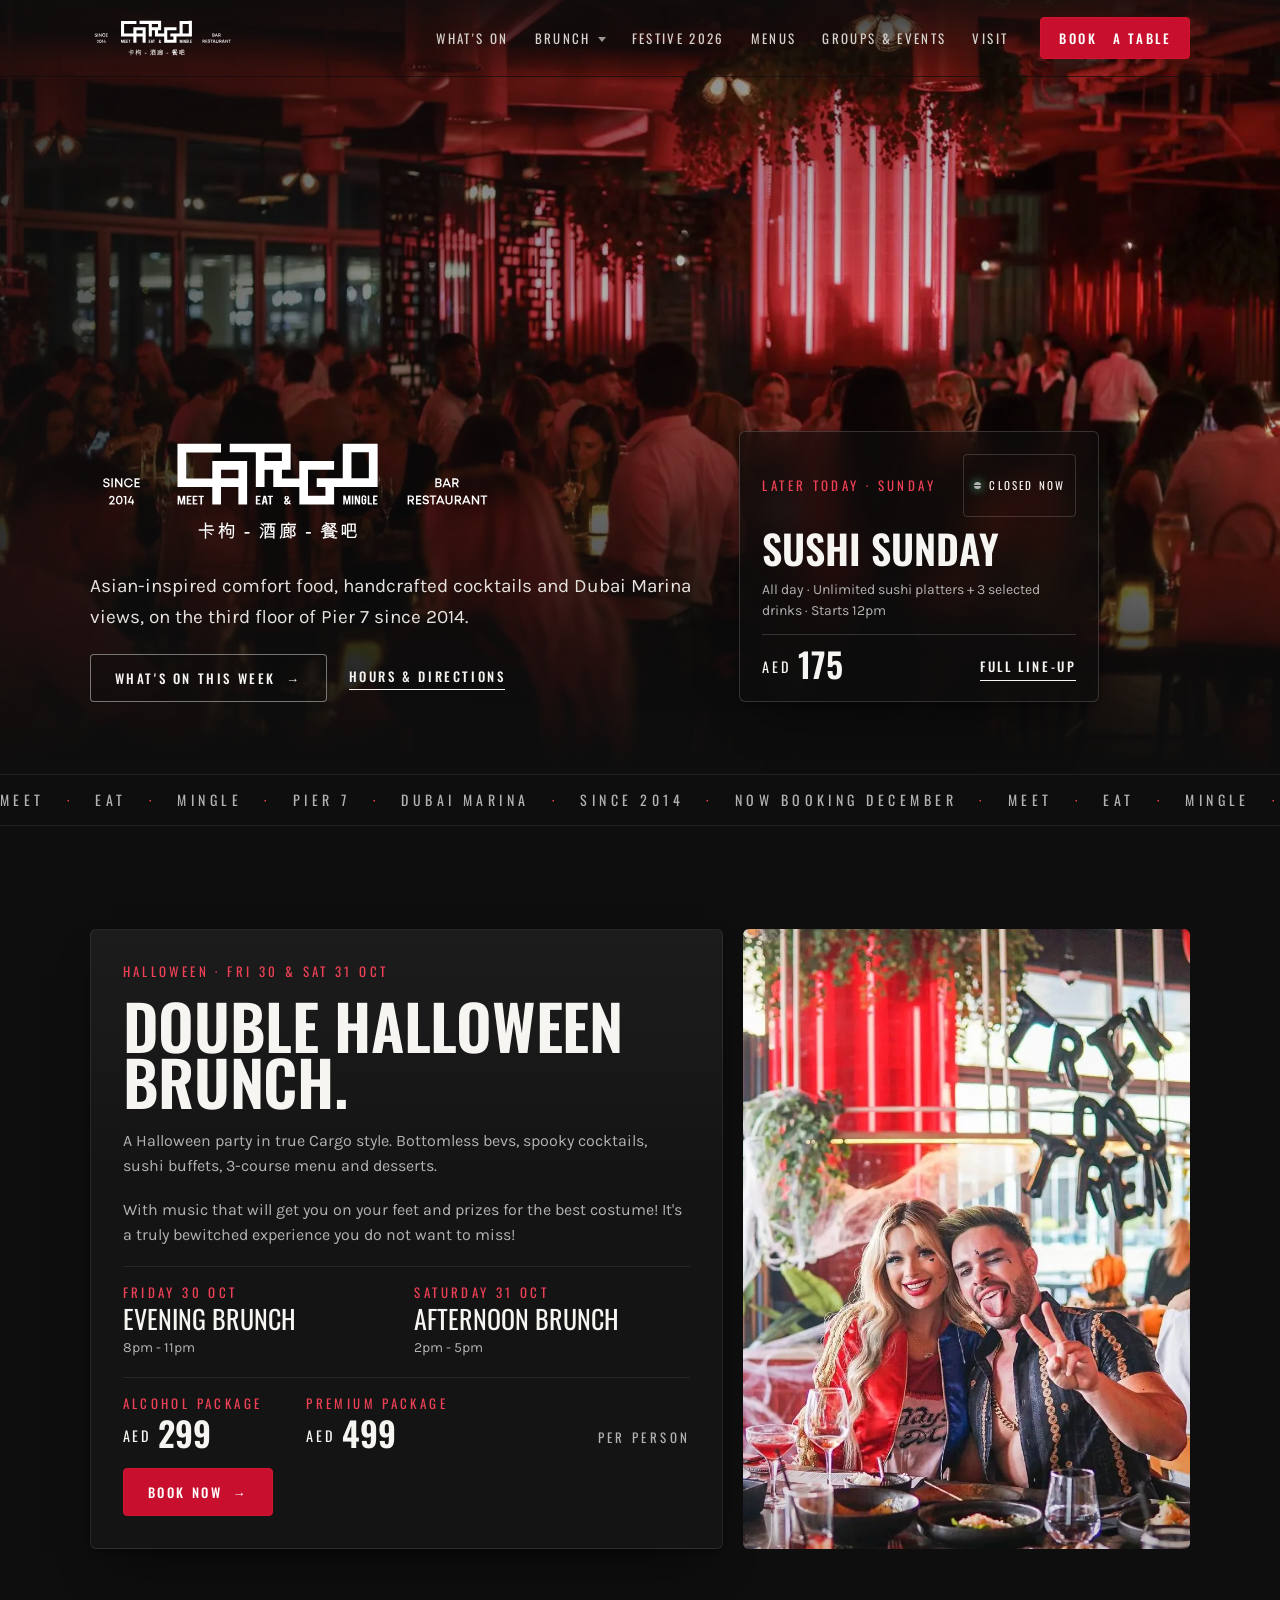
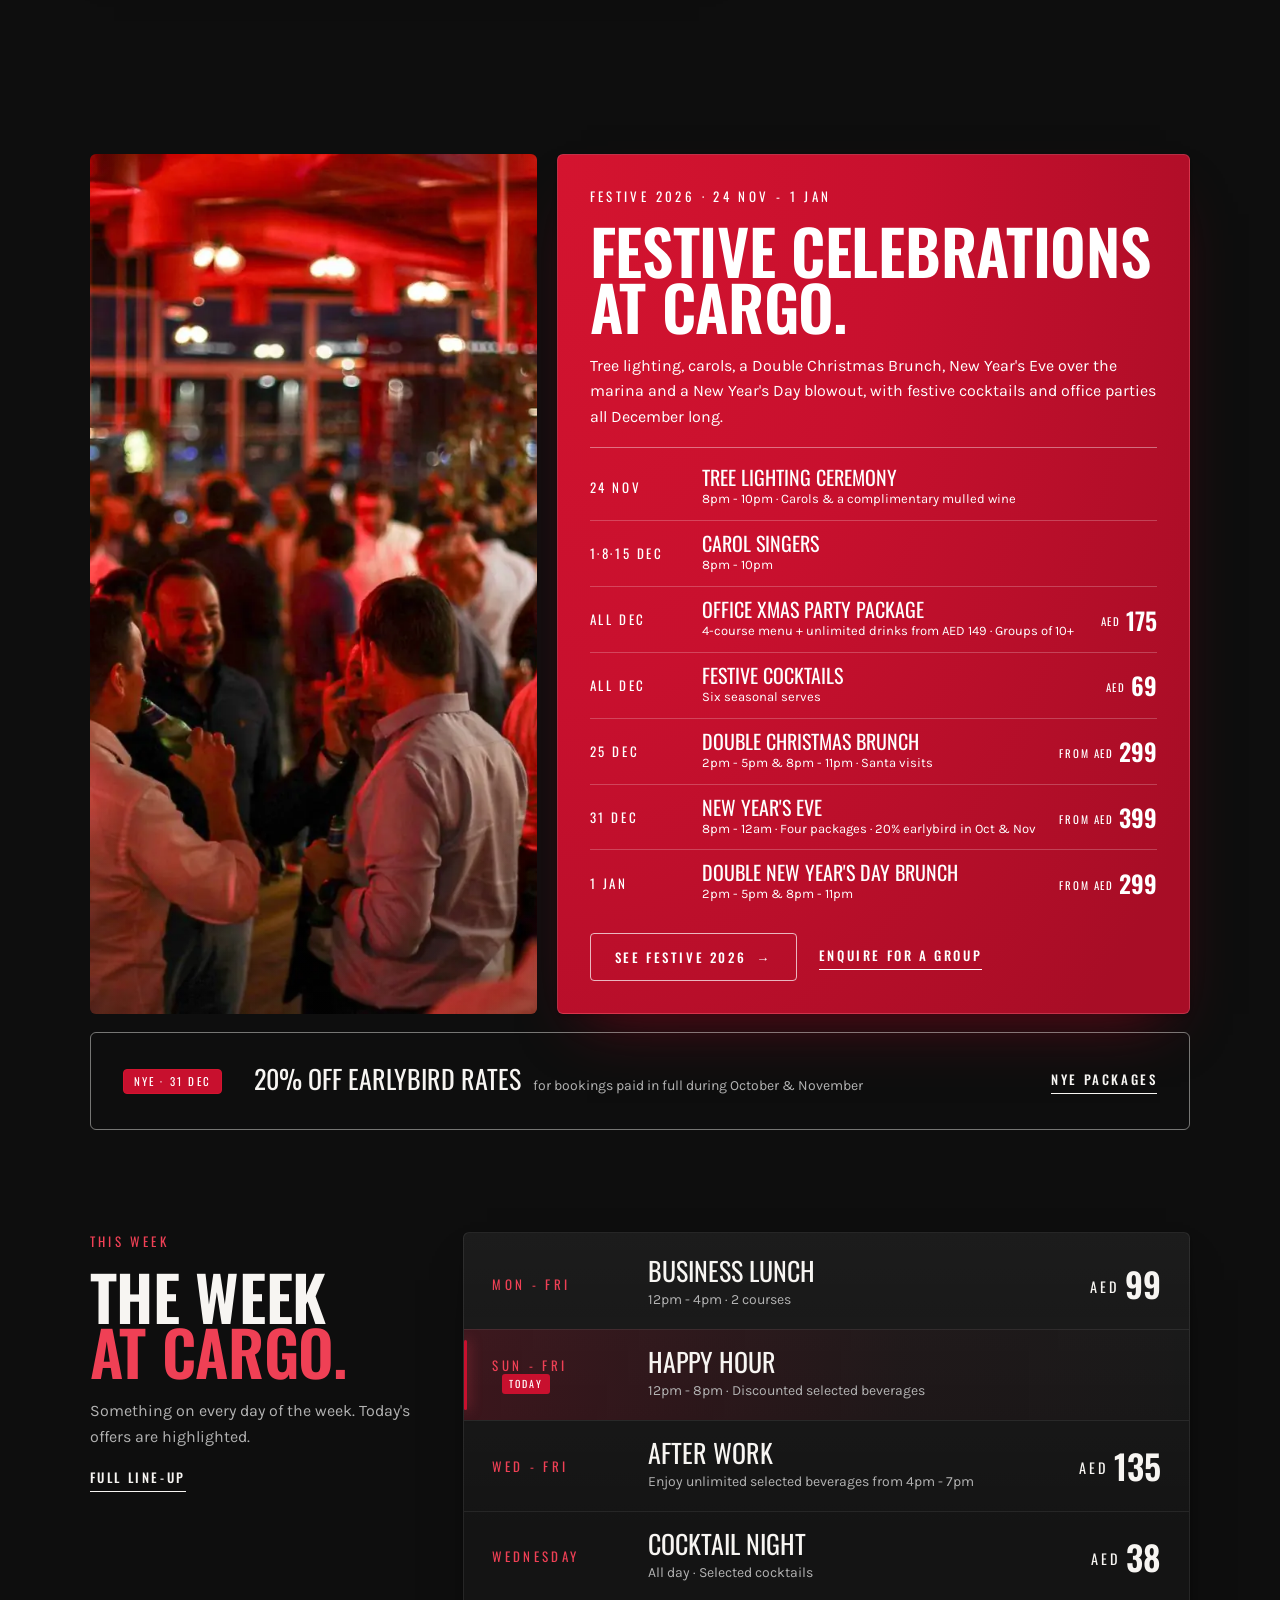
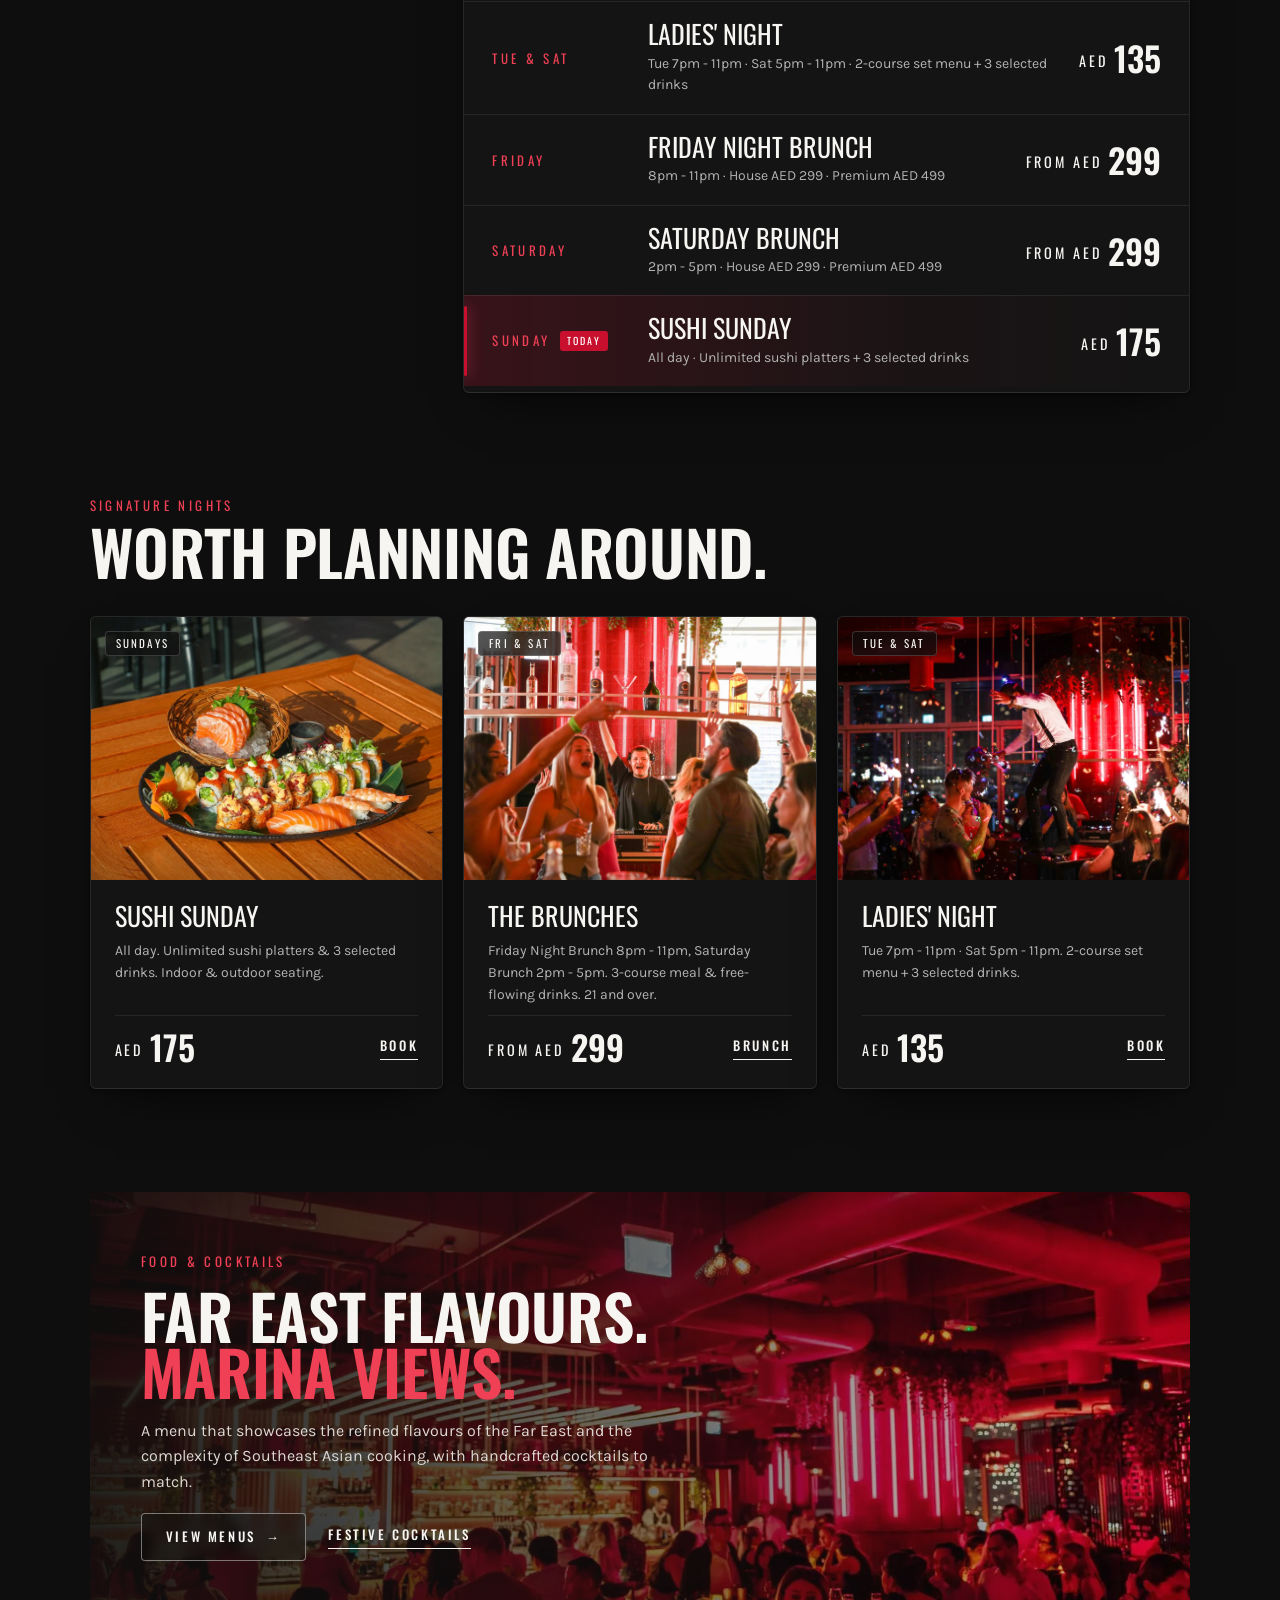
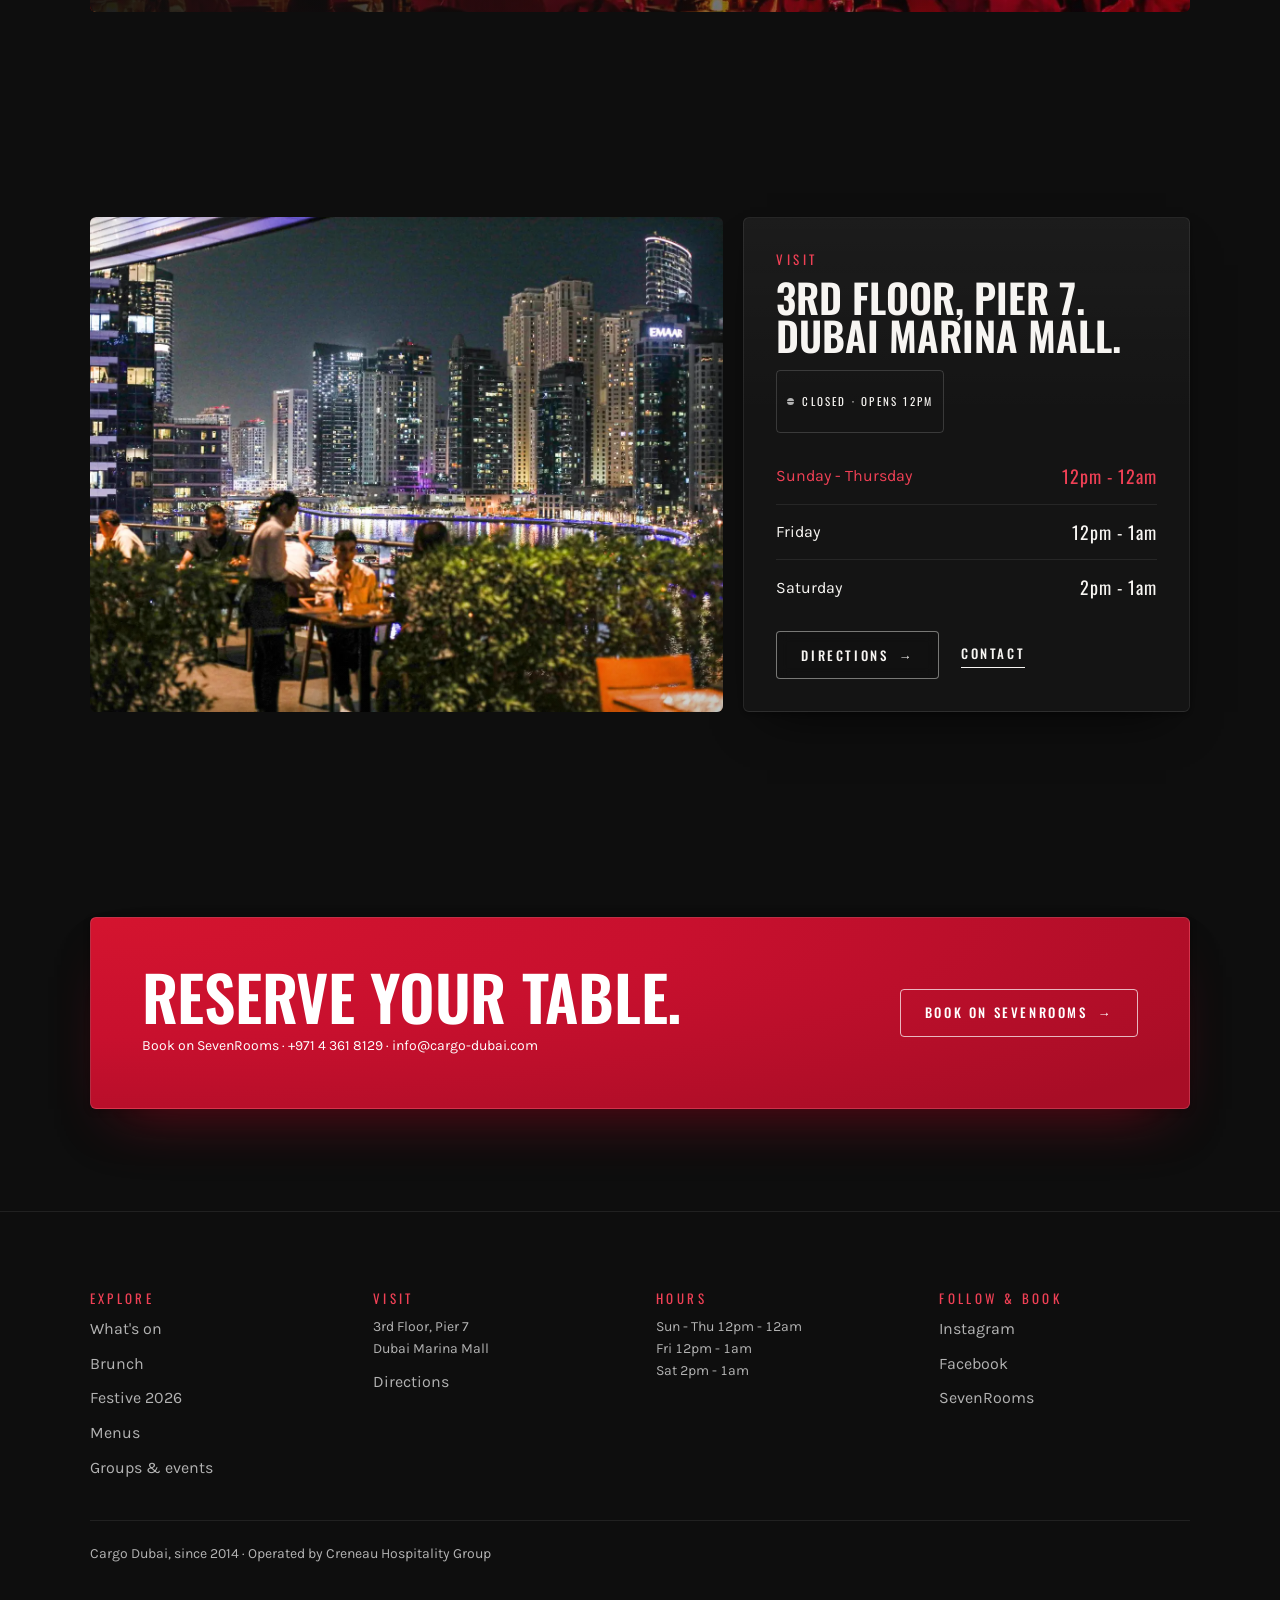
==== index.html @ 6afdac2b "Add files via upload" ====
<!doctype html><html><head><meta charset=utf8><meta name=viewport content="width=device-width,initial-scale=1,viewport-fit=cover">
<!-- Google tag (gtag.js) -->
<script async src="https://www.googletagmanager.com/gtag/js?id=G-B8BZNY0FG8"></script>
<script>
  window.dataLayer = window.dataLayer || [];
  function gtag(){dataLayer.push(arguments);}
  gtag('js', new Date());

  gtag('config', 'G-B8BZNY0FG8');
</script>
<style>:root{color-scheme:light;box-sizing:border-box;padding-top:env(safe-area-inset-top,0px);padding-bottom:env(safe-area-inset-bottom,0px)}html{scroll-padding-top:env(safe-area-inset-top,0px)}body{margin:0;padding:0;font:14px -apple-system,BlinkMacSystemFont,sans-serif;background:#faf9f5;color:#141413}img{max-width:100%}[hidden]:not([hidden=until-found i]){display:none!important}</style></head><body>
<title>Cargo New Website</title>
<style>
@font-face{font-family:'Oswald';font-style:normal;font-weight:400;font-display:swap;src:url([data-uri]) format('woff2')}
@font-face{font-family:'Oswald';font-style:normal;font-weight:500;font-display:swap;src:url([data-uri]) format('woff2')}
@font-face{font-family:'Oswald';font-style:normal;font-weight:600;font-display:swap;src:url([data-uri]) format('woff2')}
@font-face{font-family:'Karla';font-style:normal;font-weight:400;font-display:swap;src:url([data-uri]) format('woff2')}
@font-face{font-family:'Karla';font-style:normal;font-weight:700;font-display:swap;src:url([data-uri]) format('woff2')}
@font-face{font-family:'Karla';font-style:italic;font-weight:400;font-display:swap;src:url([data-uri]) format('woff2')}
/* Layout: full-bleed night photography under a floating header; content on a 12-column grid at a 7% gutter; soft-cornered panels on ink with hairline borders and one red feature per screen. Neon glow is the single signature effect. Dark by design. */
:root{
  --ink:#0e0e0e; --surface:#141414; --surface-2:#1b1b1b; --raise:#1f1f1f;
  --line:rgba(255,255,255,.08); --line-2:rgba(255,255,255,.16); --outline:rgba(247,245,242,.45);
  --paper:#f7f5f2; --muted:#b3b3b3; --red:#c8102e; --red-hi:#d4142f; --red-lo:#a80d26; --red-text:#ef4055; --on-red:#ffffff;
  --amber:#f2c14e; --ok:#5fd394;
  --glow:0 0 0 1px rgba(239,64,85,.35),0 0 28px rgba(200,16,46,.45);
  --shadow:0 24px 48px -24px rgba(0,0,0,.75),0 2px 6px rgba(0,0,0,.35);
  --r-sm:4px; --r-md:6px;
  --font-display:Oswald,"Arial Narrow",sans-serif; --font-body:Karla,"Helvetica Neue",Arial,sans-serif;
  --gutter:max(16px,7vw); --max:1200px; --head:76px;
  color-scheme:dark;
}
*{box-sizing:border-box}
html{scroll-behavior:smooth}
body{background:var(--ink);color:var(--paper);font-family:var(--font-body);font-size:16px;line-height:1.6;margin:0;-webkit-font-smoothing:antialiased;text-rendering:optimizeLegibility}
img{max-width:100%;display:block}
a{color:inherit}
p{margin:0}
h1,h2,h3{margin:0;font-family:var(--font-display);font-weight:600;text-transform:uppercase;text-wrap:balance}
button{font:inherit;color:inherit}
.wrap{width:100%;max-width:calc(var(--max) + 2*var(--gutter));margin:0 auto;padding-inline:var(--gutter)}
.vh{position:absolute!important;width:1px;height:1px;overflow:hidden;clip:rect(0 0 0 0);white-space:nowrap}
.skip{position:absolute;left:-999px;top:8px;background:var(--paper);color:var(--ink);padding:8px 12px;z-index:99;border-radius:var(--r-sm)}
.skip:focus{left:8px}
:focus-visible{outline:2px solid var(--paper);outline-offset:3px;border-radius:var(--r-sm)}

/* ---------- type ---------- */
.display-xl,.display-l,.display-m{font-family:var(--font-display);font-weight:600;text-transform:uppercase;text-wrap:balance}
.display-xl{font-size:clamp(48px,8.4vw,98px);line-height:.86;letter-spacing:-.015em}
.display-l{font-size:clamp(38px,5.4vw,62px);line-height:.9;letter-spacing:-.005em}
.display-m{font-size:clamp(28px,3.4vw,40px);line-height:.95}
.pair-2{display:block;color:var(--red-text)}
.title{font-family:var(--font-display);font-size:clamp(21px,2.2vw,26px);font-weight:400;text-transform:uppercase;line-height:1.08;color:var(--paper)}
.eyebrow{font-family:var(--font-display);font-size:13px;font-weight:400;letter-spacing:.26em;text-transform:uppercase;color:var(--red-text);line-height:1.4}
.eyebrow.quiet{color:var(--muted)}
.lead{font-size:clamp(17px,1.5vw,19px);line-height:1.6;max-width:56ch;color:#e6e3df}
.body{max-width:62ch;color:var(--muted)}
.detail{font-size:14px;line-height:1.55;color:var(--muted)}
.price{font-family:var(--font-display);font-size:clamp(26px,2.8vw,34px);font-weight:600;line-height:1;white-space:nowrap;font-variant-numeric:tabular-nums}
.price small{font-size:.42em;letter-spacing:.2em;margin-right:6px;font-weight:400;vertical-align:.45em}
.stack-1{display:grid;gap:4px}.stack-2{display:grid;gap:10px}.stack-3{display:grid;gap:18px}.stack-4{display:grid;gap:28px}.stack-5{display:grid;gap:44px}

/* ---------- buttons ---------- */
.btn{display:inline-flex;align-items:center;justify-content:center;gap:10px;min-height:48px;padding:0 24px;font-family:var(--font-display);font-size:13px;font-weight:500;letter-spacing:.2em;text-transform:uppercase;text-decoration:none;border:1px solid transparent;border-radius:var(--r-sm);cursor:pointer;white-space:nowrap;transition:background-color .2s,border-color .2s,box-shadow .25s,transform .2s}
.btn--primary{background:var(--red);border-color:var(--red-hi);color:var(--on-red)}
.btn--primary:hover{background:var(--red-hi);box-shadow:var(--glow)}
.btn--secondary{background:rgba(14,14,14,.35);color:var(--paper);border-color:var(--outline);backdrop-filter:blur(6px)}
.btn--secondary:hover{border-color:var(--paper);background:rgba(255,255,255,.06)}
.btn--on-red{background:transparent;color:var(--on-red);border-color:rgba(255,255,255,.7)}
.btn--on-red:hover{background:rgba(255,255,255,.12);border-color:#fff}
.btn .arr{transition:transform .2s}
.btn:hover .arr{transform:translateX(3px)}
.link{font-family:var(--font-display);font-size:13px;font-weight:500;letter-spacing:.2em;text-transform:uppercase;color:var(--paper);text-decoration:none;background:linear-gradient(currentColor,currentColor) 0 100%/100% 1px no-repeat;padding-bottom:4px;transition:background-size .25s,color .2s}
.link:hover{color:var(--red-text);background-size:40% 1px}
.actions{display:flex;flex-wrap:wrap;gap:14px 22px;align-items:center}

/* ---------- chips ---------- */
.chip{display:inline-flex;align-items:center;gap:8px;font-family:var(--font-display);font-size:11px;letter-spacing:.2em;text-transform:uppercase;color:var(--paper);border:1px solid var(--line-2);border-radius:var(--r-sm);padding:5px 10px;line-height:1.2;white-space:nowrap}
.chip--red{background:var(--red);border-color:var(--red-hi);color:var(--on-red)}
.chip .dot{width:7px;height:7px;border-radius:50%;background:currentColor}
.chip--live .dot{background:var(--ok);box-shadow:0 0 10px var(--ok)}
.chip--closed .dot{background:var(--muted)}
.gap{display:inline-flex;align-items:center;gap:7px;font-family:var(--font-body);font-size:12px;font-weight:700;line-height:1.3;color:var(--amber);background:rgba(242,193,78,.08);border:1px dashed rgba(242,193,78,.6);border-radius:var(--r-sm);padding:3px 9px;vertical-align:middle}
.gap::before{content:"";width:6px;height:6px;border-radius:50%;background:var(--amber)}

/* ---------- surfaces ---------- */
.card{position:relative;background:linear-gradient(180deg,rgba(255,255,255,.035),rgba(255,255,255,0) 40%),var(--surface);border:1px solid var(--line);border-radius:var(--r-md);box-shadow:var(--shadow);padding:clamp(22px,2.6vw,32px);min-width:0}
.card--red{background:radial-gradient(120% 140% at 0% 0%,var(--red-hi) 0%,var(--red) 45%,var(--red-lo) 100%);border-color:rgba(255,255,255,.14);color:var(--on-red);box-shadow:0 30px 60px -30px rgba(200,16,46,.55),var(--shadow)}
.card--red .eyebrow,.card--red .detail,.card--red .body{color:var(--on-red)}
.card--red .lead{color:#fff}
.card--ghost{background:transparent;box-shadow:none;border-color:var(--outline)}
.hair{height:1px;background:var(--line-2);border:0;margin:0}
.card--red .hair{background:rgba(255,255,255,.4)}
.media{position:relative;overflow:hidden;border-radius:var(--r-md);background:var(--surface);isolation:isolate}
.media img{width:100%;height:100%;object-fit:cover;transition:transform .8s cubic-bezier(.2,.7,.2,1)}
.media::after{content:"";position:absolute;inset:0;background:radial-gradient(120% 90% at 50% 40%,rgba(14,14,14,0) 55%,rgba(14,14,14,.45) 100%);pointer-events:none}
.media.r43{aspect-ratio:4/3}.media.r169{aspect-ratio:16/9}.media.r11{aspect-ratio:1/1}
a:hover .media img,.media:hover img{transform:scale(1.035)}

/* ---------- header ---------- */
.top{position:fixed;inset:0 0 auto 0;z-index:30;padding-top:env(safe-area-inset-top,0px);transition:background-color .3s,border-color .3s,backdrop-filter .3s;border-bottom:1px solid transparent;background:linear-gradient(180deg,rgba(14,14,14,.7),rgba(14,14,14,0))}
.top.is-solid{background:rgba(14,14,14,.86);backdrop-filter:blur(14px) saturate(1.2);border-bottom-color:var(--line)}
.top__in{display:flex;align-items:center;gap:20px;height:var(--head)}
.top__logo img{width:146px;height:auto}
.nav{display:flex;gap:2px;margin-left:auto}
.nav a{position:relative;font-family:var(--font-display);font-size:13px;letter-spacing:.18em;text-transform:uppercase;text-decoration:none;color:#d5d1cc;padding:10px 12px;white-space:nowrap;transition:color .2s}
.nav a::after{content:"";position:absolute;left:12px;right:12px;bottom:4px;height:2px;background:var(--red);transform:scaleX(0);transform-origin:left;transition:transform .25s}
.nav a:hover{color:var(--paper)}
.nav a[aria-current="page"]{color:var(--paper)}
.nav a[aria-current="page"]::after,.nav a:hover::after{transform:scaleX(1)}
.top .btn{min-height:42px;padding:0 18px}
.menu-btn{display:none;margin-left:auto;background:rgba(14,14,14,.4);border:1px solid var(--outline);border-radius:var(--r-sm);min-height:42px;padding:0 14px;font-family:var(--font-display);font-size:12px;letter-spacing:.2em;text-transform:uppercase;cursor:pointer}
@media (max-width:1000px){
  .menu-btn{display:inline-flex;align-items:center}
  .nav{display:none;position:absolute;left:0;right:0;top:100%;flex-direction:column;gap:0;background:rgba(14,14,14,.97);backdrop-filter:blur(14px);border-bottom:1px solid var(--line);padding:6px var(--gutter) 22px}
  .nav.is-open{display:flex}
  .nav a{padding:15px 0;font-size:17px;border-bottom:1px solid var(--line)}
  .nav a::after{display:none}
  .nav a[aria-current="page"]{color:var(--red-text)}
}
@media (max-width:520px){.top__in{gap:10px}.top__logo img{width:120px}.top .btn{padding:0 14px}.hide-s{display:none}}

/* ---------- heroes ---------- */
.hero{position:relative;min-height:clamp(560px,86vh,880px);display:flex;align-items:flex-end;overflow:hidden;isolation:isolate}
.hero--page{min-height:clamp(440px,62vh,620px)}
.hero__img{position:absolute;inset:0;z-index:-2}
.hero__img img{width:100%;height:100%;object-fit:cover;animation:settle 2.2s cubic-bezier(.2,.7,.2,1) both}
.hero::before{content:"";position:absolute;inset:0;z-index:-1;background:linear-gradient(180deg,rgba(14,14,14,.35) 0%,rgba(14,14,14,0) 40%,var(--ink) 100%),linear-gradient(90deg,rgba(14,14,14,.72) 0%,rgba(14,14,14,.25) 55%,rgba(14,14,14,0) 100%)}
.hero__in{width:100%;padding-block:calc(var(--head) + 40px) clamp(40px,6vw,72px);display:grid;grid-template-columns:minmax(0,1fr) auto;gap:32px;align-items:end}
.hero__copy{display:grid;gap:22px;max-width:760px;animation:rise .9s .15s cubic-bezier(.2,.7,.2,1) both}
.hero__logo{width:clamp(280px,46vw,640px);height:auto;filter:drop-shadow(0 6px 30px rgba(0,0,0,.5))}
@media (max-width:860px){.hero__in{grid-template-columns:1fr}.hero::after{content:"";position:absolute;inset:0;z-index:-1;background:linear-gradient(180deg,rgba(14,14,14,0) 18%,rgba(14,14,14,.82) 52%,rgba(14,14,14,.94) 100%)}}
@keyframes settle{from{transform:scale(1.07)}to{transform:scale(1)}}
@keyframes rise{from{opacity:0;transform:translateY(14px)}to{opacity:1;transform:none}}
@media (prefers-reduced-motion:reduce){*,*::before,*::after{animation:none!important;transition:none!important}html{scroll-behavior:auto}}

/* video hero */
.hero__video{width:100%;height:100%;object-fit:cover;animation:settle 18s ease-in-out infinite alternate}
.hero--video{min-height:clamp(520px,78vh,820px)}
.vid-ctl{background:rgba(14,14,14,.55);backdrop-filter:blur(8px);border:1px solid var(--line-2);border-radius:var(--r-sm);padding:8px 14px;font-family:var(--font-display);font-size:11px;letter-spacing:.2em;text-transform:uppercase;cursor:pointer;color:var(--paper)}
/* gallery */
.gallery{display:grid;grid-template-columns:repeat(6,minmax(0,1fr));grid-auto-rows:clamp(120px,14vw,200px);gap:14px}
.gallery .g-a{grid-column:span 4;grid-row:span 2}.gallery .g-b{grid-column:span 2;grid-row:span 2}
.gallery .g-c,.gallery .g-d,.gallery .g-e{grid-column:span 2;grid-row:span 1}
@media (max-width:760px){.gallery{grid-template-columns:repeat(2,minmax(0,1fr));grid-auto-rows:150px}.gallery .g-a{grid-column:1/-1}.gallery .g-b{grid-column:span 1;grid-row:span 1}.gallery .g-c,.gallery .g-d,.gallery .g-e{grid-column:span 1}.gallery .g-e{grid-column:span 1}}

/* tonight card */
.tonight{width:min(360px,100%);background:rgba(14,14,14,.6);backdrop-filter:blur(16px) saturate(1.3);border:1px solid var(--line-2);border-radius:var(--r-md);padding:22px 22px 20px;display:grid;gap:12px;box-shadow:var(--shadow);animation:rise .9s .35s cubic-bezier(.2,.7,.2,1) both}
.tonight__top{display:flex;justify-content:space-between;align-items:center;gap:12px}
.tonight .row{display:flex;justify-content:space-between;align-items:end;gap:16px}

/* ticker */
.ticker{border-block:1px solid var(--line);overflow:hidden;background:var(--ink)}
.ticker__track{display:flex;width:max-content;animation:tick 48s linear infinite}
.ticker span{font-family:var(--font-display);font-size:14px;letter-spacing:.32em;text-transform:uppercase;color:var(--muted);padding:14px 0;white-space:nowrap}
.ticker span b{color:var(--red-text);font-weight:400;margin:0 22px}
@keyframes tick{to{transform:translateX(-50%)}}

/* ---------- sections & grid ---------- */
.sec{padding-block:clamp(56px,8vw,104px)}
.sec--tight{padding-top:0}
.sec-head{display:flex;flex-wrap:wrap;justify-content:space-between;align-items:end;gap:18px 40px;margin-bottom:clamp(24px,3vw,36px)}
.grid{display:grid;grid-template-columns:repeat(12,minmax(0,1fr));gap:20px}
.grid>*{min-width:0}
.c-4{grid-column:span 4}.c-5{grid-column:span 5}.c-6{grid-column:span 6}.c-7{grid-column:span 7}.c-8{grid-column:span 8}.c-12{grid-column:1/-1}
.eq{align-items:stretch}
@media (max-width:900px){.c-4,.c-5,.c-6,.c-7,.c-8{grid-column:1/-1}}
.three{display:grid;grid-template-columns:repeat(3,minmax(0,1fr));gap:20px}
.two{display:grid;grid-template-columns:repeat(2,minmax(0,1fr));gap:20px}
.three>*,.two>*{min-width:0}
@media (max-width:900px){.three{grid-template-columns:1fr}}
@media (max-width:700px){.two{grid-template-columns:1fr}}
.fill{display:flex;flex-direction:column}
.fill>.push{margin-top:auto}

/* feature split */
.feature .media{height:100%;min-height:320px}
.prices{display:flex;flex-wrap:wrap;gap:16px 44px;align-items:end}
.prices .meta{margin-left:auto;text-align:right}
@media (max-width:560px){.prices .meta{margin-left:0;text-align:left}}
.strip{display:grid;grid-template-columns:auto 1fr auto;gap:18px 32px;align-items:center}
@media (max-width:760px){.strip{grid-template-columns:1fr}}

/* line-up */
.lineup{list-style:none;margin:0;padding:6px 0}
.lineup>li{display:grid;grid-template-columns:132px minmax(0,1fr) auto;gap:6px 24px;align-items:center;padding:18px clamp(18px,2.2vw,28px);border-top:1px solid var(--line);transition:background-color .2s;position:relative}
.lineup>li:first-child{border-top:0}
.lineup>li:hover{background:rgba(255,255,255,.025)}
.lineup>li>*{min-width:0}
.lineup .events{display:grid;gap:14px}
.lineup .events>div{display:grid;gap:3px}
.lineup>li.is-today{background:linear-gradient(90deg,rgba(200,16,46,.2),rgba(200,16,46,.04) 60%,rgba(200,16,46,0))}
.lineup>li.is-today::before{content:"";position:absolute;left:0;top:10px;bottom:10px;width:3px;border-radius:2px;background:var(--red);box-shadow:0 0 14px rgba(239,64,85,.8)}
.today-tag{display:inline-block;margin-left:10px;font-size:10px;letter-spacing:.2em;background:var(--red);color:var(--on-red);padding:3px 7px;border-radius:3px;vertical-align:1px}
.card.list{padding:0;overflow:hidden}
@media (max-width:640px){.lineup>li{grid-template-columns:1fr auto;}.lineup>li>.eyebrow{grid-column:1/-1}}

/* signature night cards */
.night{display:flex;flex-direction:column;padding:0;overflow:hidden}
.night .media{border-radius:0}
.night__body{padding:22px 24px 24px;display:flex;flex-direction:column;gap:10px;flex:1}
.night__foot{margin-top:auto;padding-top:14px;border-top:1px solid var(--line);display:flex;justify-content:space-between;align-items:center;gap:12px}
.night .chip{position:absolute;left:14px;top:14px;z-index:2;background:rgba(14,14,14,.7);backdrop-filter:blur(8px)}

/* band */
.band{position:relative;isolation:isolate;overflow:hidden;border-radius:var(--r-md);min-height:420px;display:flex;align-items:flex-end}
.band img{position:absolute;inset:0;width:100%;height:100%;object-fit:cover;z-index:-2}
.band::before{content:"";position:absolute;inset:0;z-index:-1;background:linear-gradient(90deg,rgba(14,14,14,.92) 0%,rgba(14,14,14,.6) 45%,rgba(14,14,14,.1) 100%)}
.band__in{padding:clamp(28px,4vw,56px);display:grid;gap:18px;max-width:640px}

/* timeline */
.tl{display:grid;gap:16px}
.tl__item{display:grid;grid-template-columns:120px minmax(0,1fr);gap:0;padding:0;overflow:hidden}
.tl__date{display:grid;place-content:center;text-align:center;gap:2px;border-right:1px solid var(--line);padding:22px 10px;background:rgba(255,255,255,.02)}
.tl__date b{font-family:var(--font-display);font-size:44px;font-weight:600;line-height:.9}
.tl__date span{font-family:var(--font-display);font-size:12px;letter-spacing:.26em;text-transform:uppercase;color:var(--red-text)}
.tl__body{padding:24px clamp(20px,2.6vw,32px);display:grid;gap:10px}
.tl__item.card--red .tl__date{border-right-color:rgba(255,255,255,.25);background:rgba(0,0,0,.12)}
.tl__item.card--red .tl__date span{color:#fff}
@media (max-width:560px){.tl__item{grid-template-columns:1fr}.tl__date{border-right:0;border-bottom:1px solid var(--line);grid-auto-flow:column;justify-content:start;gap:12px;align-items:baseline;padding:14px 20px}.tl__date b{font-size:30px}}

/* subnav */
.subnav{position:sticky;top:calc(var(--head) + env(safe-area-inset-top,0px));z-index:20;background:rgba(14,14,14,.86);backdrop-filter:blur(12px);border-bottom:1px solid var(--line)}
.subnav__in{display:flex;gap:6px;overflow-x:auto;scrollbar-width:none;padding-block:10px}
.subnav__in::-webkit-scrollbar{display:none}
.subnav button{flex:none;background:none;border:1px solid var(--line-2);border-radius:var(--r-sm);padding:8px 14px;font-family:var(--font-display);font-size:12px;letter-spacing:.2em;text-transform:uppercase;cursor:pointer;color:#d5d1cc;transition:all .2s}
.subnav button:hover{border-color:var(--paper);color:var(--paper)}
.anchor{scroll-margin-top:calc(var(--head) + 70px)}

/* menu */
.course{text-align:center;display:grid;gap:5px;justify-items:center;padding-inline:8px}
.course--featured{border-radius:var(--r-md);padding:26px 22px}
.dot{display:flex;align-items:center;justify-content:center;margin:22px auto}
.dot::before,.dot::after{content:"";width:90px;height:1px;background:#2b2b2b}
.dot span{width:7px;height:7px;border-radius:50%;background:var(--red);margin:0 10px;box-shadow:0 0 10px rgba(200,16,46,.7)}
.menu-card{max-width:780px;margin:0 auto;padding:clamp(28px,4vw,52px)}
.bev{display:grid;grid-template-columns:repeat(2,minmax(0,1fr));gap:1px;background:var(--line);border:1px solid var(--line);border-radius:var(--r-md);overflow:hidden}
.bev>div{background:var(--surface);padding:18px 20px;display:grid;gap:4px;min-width:0}
@media (max-width:600px){.bev{grid-template-columns:1fr}}

/* cocktails */
.ck{display:grid;grid-template-columns:72px minmax(0,1fr);gap:18px;align-items:start}
.ck img{width:72px;height:96px;object-fit:contain;object-position:center top;opacity:.95}
.disc{flex:none;width:136px;height:136px;border-radius:50%;background:radial-gradient(circle at 30% 25%,var(--red-hi),var(--red) 55%,var(--red-lo));color:var(--on-red);display:grid;place-content:center;text-align:center;gap:2px;transform:rotate(-10deg);box-shadow:0 0 40px rgba(200,16,46,.45)}
.disc small{font-family:var(--font-display);font-size:10px;letter-spacing:.22em;text-transform:uppercase}
.disc strong{font-family:var(--font-display);font-size:54px;font-weight:600;line-height:1}

/* NYE */
.toggle{display:inline-flex;border:1px solid var(--line-2);border-radius:var(--r-sm);padding:3px;gap:3px;background:var(--surface)}
.toggle button{background:none;border:0;border-radius:3px;padding:8px 16px;font-family:var(--font-display);font-size:12px;letter-spacing:.2em;text-transform:uppercase;cursor:pointer;color:var(--muted)}
.toggle button[aria-pressed="true"]{background:var(--paper);color:var(--ink)}
.pkg{display:grid;grid-template-columns:repeat(4,minmax(0,1fr));gap:16px}
@media (max-width:980px){.pkg{grid-template-columns:repeat(2,minmax(0,1fr))}}
@media (max-width:520px){.pkg{grid-template-columns:1fr}}
.pkg .card{display:flex;flex-direction:column;gap:14px;min-height:190px}
.pkg .price{margin-top:auto;font-size:clamp(30px,3vw,38px)}

/* forms */
.form{display:grid;grid-template-columns:repeat(2,minmax(0,1fr));gap:18px 16px}
.form .full{grid-column:1/-1}
.field{display:grid;gap:7px;min-width:0}
.field label{font-family:var(--font-display);font-size:12px;letter-spacing:.2em;text-transform:uppercase;color:var(--muted)}
.field input,.field select,.field textarea{width:100%;background:var(--surface-2);color:var(--paper);border:1px solid var(--line-2);border-radius:var(--r-sm);padding:12px 14px;font:inherit;font-size:16px;min-height:50px;transition:border-color .2s,box-shadow .2s}
.field input:focus,.field select:focus,.field textarea:focus{outline:none;border-color:var(--red-text);box-shadow:0 0 0 3px rgba(239,64,85,.25)}
.field textarea{min-height:120px;resize:vertical}
.form-note{border:1px dashed rgba(242,193,78,.6);background:rgba(242,193,78,.06);border-radius:var(--r-sm);padding:12px 14px;font-size:14px;color:#efe6cf}
@media (max-width:560px){.form{grid-template-columns:1fr}}

/* visit */
.hours{width:100%;border-collapse:collapse;font-variant-numeric:tabular-nums}
.hours td{padding:13px 0;border-bottom:1px solid var(--line)}
.hours tr:last-child td{border-bottom:0}
.hours td:last-child{text-align:right;font-family:var(--font-display);letter-spacing:.06em;font-size:18px}
.hours tr.is-today td{color:var(--red-text)}
.copyrow{display:flex;justify-content:space-between;align-items:center;gap:12px;padding:14px 0;border-bottom:1px solid var(--line)}
.copyrow:last-child{border-bottom:0}
.copy{background:none;border:1px solid var(--line-2);border-radius:var(--r-sm);padding:6px 10px;font-family:var(--font-display);font-size:11px;letter-spacing:.18em;text-transform:uppercase;cursor:pointer;color:var(--muted)}
.copy:hover{color:var(--paper);border-color:var(--paper)}

/* menus list */
.mcard{display:flex;flex-direction:column;gap:12px}
.mcard .push{margin-top:auto;padding-top:10px}

/* reserve band */
.reserve{display:grid;grid-template-columns:minmax(0,1fr) auto;gap:24px 40px;align-items:center;padding:clamp(28px,4vw,52px)}
@media (max-width:760px){.reserve{grid-template-columns:1fr}}

/* footer */
.foot{border-top:1px solid var(--line);padding-block:clamp(48px,6vw,80px) 36px;overflow:hidden}
.foot__grid{display:grid;grid-template-columns:repeat(4,minmax(0,1fr));gap:32px}
.foot__grid>*{min-width:0;display:grid;gap:9px;align-content:start}
.foot a{text-decoration:none;color:var(--muted);transition:color .2s}
.foot a:hover{color:var(--paper)}
.foot__base{display:flex;flex-wrap:wrap;gap:12px 24px;justify-content:space-between;border-top:1px solid var(--line);margin-top:40px;padding-top:22px}
@media (max-width:860px){.foot__grid{grid-template-columns:1fr 1fr}}
@media (max-width:480px){.foot__grid{grid-template-columns:1fr}}

/* routing */
[data-page]{animation:pagein .45s ease both}
@keyframes pagein{from{opacity:.001}to{opacity:1}}
.sel{user-select:all}
</style>

<style>@media (min-width:1001px){.hero__logo{width:clamp(196px,32.2vw,448px)}}</style>
<style>
.nav__group{position:relative;display:flex}
.nav__caret{display:inline-block;width:0;height:0;margin-left:7px;vertical-align:2px;border-left:4px solid transparent;border-right:4px solid transparent;border-top:5px solid currentColor;opacity:.7}
.nav__sub{position:absolute;top:100%;left:0;min-width:210px;padding-top:8px;opacity:0;visibility:hidden;transform:translateY(-4px);transition:opacity .2s,transform .2s,visibility .2s;z-index:5}
.nav__sub::before{content:"";position:absolute;inset:8px 0 0 0;background:rgba(14,14,14,.96);backdrop-filter:blur(14px);border:1px solid var(--line);border-radius:var(--r-sm);z-index:-1}
.nav__group:hover .nav__sub,.nav__group:focus-within .nav__sub{opacity:1;visibility:visible;transform:none}
.nav .nav__sub a{display:block;padding:14px 16px;font-size:12px}
.nav .nav__sub a::after{left:16px;right:16px;bottom:8px}
@media (max-width:1000px){
  .nav__group{display:block}
  .nav__caret{display:none}
  .nav__group>a{display:block}
  .nav__sub{position:static;min-width:0;padding:0;opacity:1;visibility:visible;transform:none}
  .nav__sub::before{display:none}
  .nav .nav__sub a{padding:13px 0 13px 18px;font-size:15px;color:var(--muted)}
}
</style>
<a class="skip" href="#main">Skip to content</a>

<header class="top" id="top">
  <div class="wrap top__in">
    <a class="top__logo" href="#home" aria-label="Cargo, home"><img src="[data-uri]" alt="Cargo" width="146" height="37"></a>
    <nav class="nav" id="nav" aria-label="Main">
      <a href="#whats-on">What's on</a>
      <div class="nav__group">
        <a href="#brunch" aria-haspopup="true">Brunch<span class="nav__caret" aria-hidden="true"></span></a>
        <div class="nav__sub" role="group" aria-label="Brunch">
          <a href="#brunch/halloween">Halloween Brunch</a>
        </div>
      </div>
      <a href="#festive">Festive 2026</a>
      <a href="#menus">Menus</a>
      <a href="#groups">Groups &amp; events</a>
      <a href="#visit">Visit</a>
    </nav>
    <button class="menu-btn" id="menu-btn" type="button" aria-expanded="false" aria-controls="nav">Menu</button>
    <a class="btn btn--primary" href="https://www.sevenrooms.com/explore/cargodubai/reservations" target="_blank" rel="noopener">Book<span class="hide-s">&nbsp;a table</span></a>
  </div>
</header>

<main id="main">

<!-- ================= HOME ================= -->
<div data-page="home">
  <section class="hero" aria-labelledby="h-home">
    <div class="hero__img"><img src="" data-img="i0" alt="A full dining room under Cargo's red neon tubes"></div>
    <div class="wrap hero__in">
      <div class="hero__copy">
        <h1 id="h-home" class="vh">Cargo, Pier 7 Dubai Marina. Meet, eat and mingle.</h1>
        <img class="hero__logo" src="[data-uri]" alt="" aria-hidden="true" width="640" height="161">
        <p class="lead">Asian-inspired comfort food, handcrafted cocktails and Dubai Marina views, on the third floor of Pier 7 since 2014.</p>
        <div class="actions"><a class="btn btn--secondary" href="#whats-on">What's on this week <span class="arr" aria-hidden="true">→</span></a><a class="link" href="#visit">Hours &amp; directions</a></div>
      </div>
      <aside class="tonight" aria-label="Tonight at Cargo">
        <div class="tonight__top"><p class="eyebrow" id="tn-day">Tonight</p><span class="chip chip--live" id="tn-status"><span class="dot"></span><span id="tn-status-t">Open daily</span></span></div>
        <p class="display-m" id="tn-title">See the week</p>
        <p class="detail" id="tn-detail">After Work, Ladies' Night, Cocktail Night, the brunches and Sushi Sunday.</p>
        <hr class="hair">
        <div class="row"><p class="price" id="tn-price"></p><a class="link" href="#whats-on">Full line-up</a></div>
      </aside>
    </div>
  </section>

  <div class="ticker" aria-hidden="true"><div class="ticker__track">
    <span>Meet<b>·</b>Eat<b>·</b>Mingle<b>·</b>Pier 7<b>·</b>Dubai Marina<b>·</b>Since 2014<b>·</b>Now booking December<b>·</b></span>
    <span>Meet<b>·</b>Eat<b>·</b>Mingle<b>·</b>Pier 7<b>·</b>Dubai Marina<b>·</b>Since 2014<b>·</b>Now booking December<b>·</b></span>
  </div></div>

  <section class="sec" aria-labelledby="h-hween">
    <div class="wrap">
      <div class="grid eq feature">
        <div class="c-7 card stack-3 hween">
          <p class="eyebrow">Halloween · Fri 30 &amp; Sat 31 Oct</p>
          <h2 id="h-hween" class="display-l">Double Halloween Brunch.</h2>
          <p class="body">A Halloween party in true Cargo style. Bottomless bevs, spooky cocktails, sushi buffets, 3-course menu and desserts.</p>
          <p class="body">With music that will get you on your feet and prizes for the best costume! It's a truly bewitched experience you do not want to miss!</p>
          <div class="hween__sit">
            <div class="stack-1"><span class="eyebrow">Friday 30 Oct</span><span class="title">Evening Brunch</span><span class="detail">8pm - 11pm</span></div>
            <div class="stack-1"><span class="eyebrow">Saturday 31 Oct</span><span class="title">Afternoon Brunch</span><span class="detail">2pm - 5pm</span></div>
          </div>
          <div class="prices" style="padding-top:16px;border-top:1px solid var(--line)">
            <div class="stack-1"><span class="eyebrow">Alcohol package</span><span class="price"><small>AED</small>299</span></div>
            <div class="stack-1"><span class="eyebrow">Premium package</span><span class="price"><small>AED</small>499</span></div>
            <p class="eyebrow quiet meta" style="line-height:1.9">Per person</p>
          </div>
          <a class="btn btn--primary" href="https://www.sevenrooms.com/explore/cargodubai/reservations" target="_blank" rel="noopener" style="justify-self:start">Book now <span class="arr" aria-hidden="true">→</span></a>
        </div>
        <div class="c-5 media hween-media"><img id="hween-img" src="" data-img="i1" alt="Guests in Halloween costumes at Cargo brunch, under Trick or Treat balloons" loading="lazy" style="object-position:50% 40%"></div>
      </div>
    </div>
  </section>
<style>
.hween__sit{display:grid;grid-template-columns:repeat(2,minmax(0,1fr));gap:16px;padding-top:16px;border-top:1px solid var(--line)}
@media (max-width:520px){.hween__sit{grid-template-columns:1fr}}
@media (max-width:900px){.hween-media{height:auto!important;min-height:0!important;aspect-ratio:4/3}.hween-media img{object-position:50% 68%!important}}
</style>

  <section class="sec" aria-labelledby="h-fest">
    <div class="wrap stack-3">
      <div class="grid eq feature">
        <div class="c-5 media"><img src="" data-img="i2" alt="A packed night crowd at Cargo" loading="lazy"></div>
        <div class="c-7 card card--red stack-3">
          <p class="eyebrow">Festive 2026 · 24 Nov - 1 Jan</p>
          <h2 id="h-fest" class="display-l">Festive celebrations at Cargo.</h2>
          <p class="body">Tree lighting, carols, a Double Christmas Brunch, New Year's Eve over the marina and a New Year's Day blowout, with festive cocktails and office parties all December long.</p>
          <hr class="hair">
          <ul class="fest-list">
            <li><span class="fest-list__date">24 Nov</span><span class="fest-list__what"><span class="fest-list__title">Tree Lighting Ceremony</span><span class="detail">8pm - 10pm · Carols &amp; a complimentary mulled wine</span></span><span class="fest-list__price"></span></li>
            <li><span class="fest-list__date">1·8·15 Dec</span><span class="fest-list__what"><span class="fest-list__title">Carol Singers</span><span class="detail">8pm - 10pm</span></span><span class="fest-list__price"></span></li>
            <li><span class="fest-list__date">All Dec</span><span class="fest-list__what"><span class="fest-list__title">Office Xmas Party Package</span><span class="detail">4-course menu + unlimited drinks from AED 149 · Groups of 10+</span></span><span class="fest-list__price"><small>AED</small>175</span></li>
            <li><span class="fest-list__date">All Dec</span><span class="fest-list__what"><span class="fest-list__title">Festive Cocktails</span><span class="detail">Six seasonal serves</span></span><span class="fest-list__price"><small>AED</small>69</span></li>
            <li><span class="fest-list__date">25 Dec</span><span class="fest-list__what"><span class="fest-list__title">Double Christmas Brunch</span><span class="detail">2pm - 5pm &amp; 8pm - 11pm · Santa visits</span></span><span class="fest-list__price"><small>FROM AED</small>299</span></li>
            <li><span class="fest-list__date">31 Dec</span><span class="fest-list__what"><span class="fest-list__title">New Year's Eve</span><span class="detail">8pm - 12am · Four packages · 20% earlybird in Oct &amp; Nov</span></span><span class="fest-list__price"><small>FROM AED</small>399</span></li>
            <li><span class="fest-list__date">1 Jan</span><span class="fest-list__what"><span class="fest-list__title">Double New Year's Day Brunch</span><span class="detail">2pm - 5pm &amp; 8pm - 11pm</span></span><span class="fest-list__price"><small>FROM AED</small>299</span></li>
          </ul>
          <div class="actions"><a class="btn btn--on-red" href="#festive">See Festive 2026 <span class="arr" aria-hidden="true">→</span></a><a class="link" href="#groups" style="color:#fff">Enquire for a group</a></div>
        </div>
      </div>
      <div class="card card--ghost strip">
        <span class="chip chip--red" style="justify-self:start">NYE · 31 Dec</span>
        <p class="title">20% off earlybird rates <span class="detail" style="text-transform:none;font-family:var(--font-body);letter-spacing:0;margin-left:6px">for bookings paid in full during October &amp; November</span></p>
        <a class="link" href="#festive">NYE packages</a>
      </div>
    </div>
  </section>

  <section class="sec sec--tight" aria-labelledby="h-week">
    <div class="wrap grid">
      <div class="c-4 stack-3" style="align-content:start">
        <p class="eyebrow">This week</p>
        <h2 id="h-week" class="display-l">The week<span class="pair-2">at Cargo.</span></h2>
        <p class="body">Something on every day of the week. Today's offers are highlighted.</p>
        <a class="link" href="#whats-on" style="justify-self:start">Full line-up</a>
      </div>
      <div class="c-8 card list">
        <ul class="lineup">
          <li data-days="Monday Tuesday Wednesday Thursday Friday"><p class="eyebrow">Mon - Fri</p><div class="stack-1"><p class="title">Business Lunch</p><p class="detail">12pm - 4pm · 2 courses</p></div><p class="price"><small>AED</small>99</p></li>
          <li data-days="Sunday Monday Tuesday Wednesday Thursday Friday"><p class="eyebrow">Sun - Fri</p><div class="stack-1"><p class="title">Happy Hour</p><p class="detail">12pm - 8pm · Discounted selected beverages</p></div><span></span></li>
          <li data-days="Wednesday Thursday Friday"><p class="eyebrow">Wed - Fri</p><div class="stack-1"><p class="title">After Work</p><p class="detail">Enjoy unlimited selected beverages from 4pm - 7pm</p></div><p class="price"><small>AED</small>135</p></li>
          <li data-days="Wednesday"><p class="eyebrow">Wednesday</p><div class="stack-1"><p class="title">Cocktail Night</p><p class="detail">All day · Selected cocktails</p></div><p class="price"><small>AED</small>38</p></li>
          <li data-days="Tuesday Saturday"><p class="eyebrow">Tue &amp; Sat</p><div class="stack-1"><p class="title">Ladies' Night</p><p class="detail">Tue 7pm - 11pm · Sat 5pm - 11pm · 2-course set menu + 3 selected drinks</p></div><p class="price"><small>AED</small>135</p></li>
          <li data-days="Friday"><p class="eyebrow">Friday</p><div class="stack-1"><p class="title">Friday Night Brunch</p><p class="detail">8pm - 11pm · House AED 299 · Premium AED 499</p></div><p class="price"><small>FROM AED</small>299</p></li>
          <li data-days="Saturday"><p class="eyebrow">Saturday</p><div class="stack-1"><p class="title">Saturday Brunch</p><p class="detail">2pm - 5pm · House AED 299 · Premium AED 499</p></div><p class="price"><small>FROM AED</small>299</p></li>
          <li data-days="Sunday"><p class="eyebrow">Sunday</p><div class="stack-1"><p class="title">Sushi Sunday</p><p class="detail">All day · Unlimited sushi platters + 3 selected drinks</p></div><p class="price"><small>AED</small>175</p></li>
        </ul>
      </div>
    </div>
  </section>

  <section class="sec sec--tight" aria-labelledby="h-sig">
    <div class="wrap">
      <div class="sec-head"><div class="stack-2"><p class="eyebrow">Signature nights</p><h2 id="h-sig" class="display-l">Worth planning around.</h2></div></div>
      <div class="three">
        <article class="card night">
          <div class="media r43"><span class="chip">Sundays</span><img src="" data-img="i3" alt="A sushi and sashimi platter on the terrace" loading="lazy"></div>
          <div class="night__body"><h3 class="title">Sushi Sunday</h3><p class="detail">All day. Unlimited sushi platters &amp; 3 selected drinks. Indoor &amp; outdoor seating.</p>
            <div class="night__foot"><p class="price"><small>AED</small>175</p><a class="link" href="https://www.sevenrooms.com/explore/cargodubai/reservations" target="_blank" rel="noopener">Book</a></div></div>
        </article>
        <article class="card night">
          <div class="media r43"><span class="chip">Fri &amp; Sat</span><img src="" data-img="i4" alt="Guests dancing at the bar with the DJ behind" loading="lazy"></div>
          <div class="night__body"><h3 class="title">The brunches</h3><p class="detail">Friday Night Brunch 8pm - 11pm, Saturday Brunch 2pm - 5pm. 3-course meal &amp; free-flowing drinks. 21 and over.</p>
            <div class="night__foot"><p class="price"><small>FROM AED</small>299</p><a class="link" href="#brunch">Brunch</a></div></div>
        </article>
        <article class="card night">
          <div class="media r43"><span class="chip">Tue &amp; Sat</span><img src="" data-img="i5" alt="A party at Cargo with sparklers and the Marina behind" loading="lazy"></div>
          <div class="night__body"><h3 class="title">Ladies' Night</h3><p class="detail">Tue 7pm - 11pm · Sat 5pm - 11pm. 2-course set menu + 3 selected drinks.</p>
            <div class="night__foot"><p class="price"><small>AED</small>135</p><a class="link" href="https://www.sevenrooms.com/explore/cargodubai/reservations" target="_blank" rel="noopener">Book</a></div></div>
        </article>
      </div>
    </div>
  </section>

  <section class="sec sec--tight" aria-labelledby="h-eat">
    <div class="wrap">
      <div class="band">
        <img src="" data-img="i6" alt="The dining room and bar in red light" loading="lazy">
        <div class="band__in">
          <p class="eyebrow">Food &amp; cocktails</p>
          <h2 id="h-eat" class="display-l">Far East flavours.<span class="pair-2">Marina views.</span></h2>
          <p class="body" style="color:#ddd8d3">A menu that showcases the refined flavours of the Far East and the complexity of Southeast Asian cooking, with handcrafted cocktails to match.</p>
          <div class="actions"><a class="btn btn--secondary" href="#menus">View menus <span class="arr" aria-hidden="true">→</span></a><a class="link" href="#festive">Festive cocktails</a></div>
        </div>
      </div>
    </div>
  </section>

  <section class="sec" aria-labelledby="h-visit-home">
    <div class="wrap grid eq">
      <div class="c-7 media" style="min-height:340px"><img src="" data-img="i7" alt="Cargo's terrace at night over Dubai Marina" loading="lazy"></div>
      <div class="c-5 card fill" style="gap:16px">
        <div class="stack-2"><p class="eyebrow">Visit</p><h2 id="h-visit-home" class="display-m">3rd Floor, Pier 7. Dubai Marina Mall.</h2></div>
        <span class="chip chip--live js-open" style="justify-self:start;align-self:flex-start"><span class="dot"></span><span class="js-open-t">Open daily from 12pm</span></span>
        <table class="hours js-hours"><tbody>
          <tr data-days="Sunday Monday Tuesday Wednesday Thursday"><td>Sunday - Thursday</td><td>12pm - 12am</td></tr>
          <tr data-days="Friday"><td>Friday</td><td>12pm - 1am</td></tr>
          <tr data-days="Saturday"><td>Saturday</td><td>2pm - 1am</td></tr>
        </tbody></table>
        <div class="actions push"><a class="btn btn--secondary" href="https://goo.gl/maps/JL4Xf8f4XVQuA5uD7" target="_blank" rel="noopener">Directions <span class="arr" aria-hidden="true">→</span></a><a class="link" href="#visit">Contact</a></div>
      </div>
    </div>
  </section>
</div>

<!-- ================= WHAT'S ON ================= -->
<div data-page="whats-on" hidden>
  <section class="hero hero--page">
    <div class="hero__img"><img src="" data-img="i4" alt="Guests dancing at the bar with the DJ behind"></div>
    <div class="wrap hero__in"><div class="hero__copy">
      <p class="eyebrow">What's on</p>
      <h1 class="display-xl">Weekly<br>line-up.</h1>
      <p class="lead">The regular week runs right through December. Meet, eat and mingle on the third floor of Pier 7.</p>
    </div></div>
  </section>

  <section class="sec">
    <div class="wrap stack-3">
      <div class="card list">
        <ul class="lineup">
          <li data-day="Monday"><p class="eyebrow">Monday</p><div class="events"><div><p class="title">Business Lunch</p><p class="detail">12pm - 4pm · 2 courses · AED 99</p></div><div><p class="title">Happy Hour</p><p class="detail">12pm - 8pm · Discounted selected beverages</p></div></div><span></span></li>
          <li data-day="Tuesday"><p class="eyebrow">Tuesday</p><div class="events"><div><p class="title">Business Lunch</p><p class="detail">12pm - 4pm · 2 courses · AED 99</p></div><div><p class="title">Happy Hour</p><p class="detail">12pm - 8pm · Discounted selected beverages</p></div><div><p class="title">Ladies' Night</p><p class="detail">7pm - 11pm · 2-course set menu + 3 selected drinks · AED 135</p></div></div><span></span></li>
          <li data-day="Wednesday"><p class="eyebrow">Wednesday</p><div class="events"><div><p class="title">Cocktail Night</p><p class="detail">All day · Selected cocktails · AED 38</p></div><div><p class="title">Business Lunch</p><p class="detail">12pm - 4pm · 2 courses · AED 99</p></div><div><p class="title">After Work</p><p class="detail">4pm - 7pm · AED 135</p></div><div><p class="title">Happy Hour</p><p class="detail">12pm - 8pm · Discounted selected beverages</p></div></div><span></span></li>
          <li data-day="Thursday"><p class="eyebrow">Thursday</p><div class="events"><div><p class="title">Business Lunch</p><p class="detail">12pm - 4pm · 2 courses · AED 99</p></div><div><p class="title">After Work</p><p class="detail">4pm - 7pm · AED 135</p></div><div><p class="title">Happy Hour</p><p class="detail">12pm - 8pm · Discounted selected beverages</p></div></div><span></span></li>
          <li data-day="Friday"><p class="eyebrow">Friday</p><div class="events"><div><p class="title">Business Lunch</p><p class="detail">12pm - 4pm · 2 courses · AED 99</p></div><div><p class="title">After Work</p><p class="detail">4pm - 7pm · AED 135</p></div><div><p class="title">Happy Hour</p><p class="detail">12pm - 8pm · Discounted selected beverages</p></div><div><p class="title">Friday Night Brunch</p><p class="detail">8pm - 11pm · House AED 299 · Premium AED 499 · <a class="link" href="#brunch" style="font-size:11px">Brunch</a></p></div></div><span></span></li>
          <li data-day="Saturday"><p class="eyebrow">Saturday</p><div class="events"><div><p class="title">Saturday Brunch</p><p class="detail">2pm - 5pm · House AED 299 · Premium AED 499 · <a class="link" href="#brunch" style="font-size:11px">Brunch</a></p></div><div><p class="title">Ladies' Night</p><p class="detail">5pm - 11pm · 2-course set menu + 3 selected drinks · AED 135</p></div></div><span></span></li>
          <li data-day="Sunday"><p class="eyebrow">Sunday</p><div class="events"><div><p class="title">Sushi Sunday</p><p class="detail">All day · Unlimited sushi platters + 3 selected drinks · AED 175</p></div><div><p class="title">Happy Hour</p><p class="detail">12pm - 8pm · Discounted selected beverages</p></div></div><span></span></li>
        </ul>
      </div>
      <p class="detail">Brunch access is for guests aged 21 and over.</p>
    </div>
  </section>

  <section class="sec sec--tight" aria-labelledby="h-sushi">
    <div class="wrap grid eq">
      <div class="c-7 media" style="min-height:360px"><img src="" data-img="i3" alt="Sushi rolls, nigiri and salmon sashimi on the terrace" loading="lazy"></div>
      <div class="c-5 card fill" style="gap:18px">
        <p class="eyebrow">Sundays | All day</p>
        <h2 id="h-sushi" class="display-m">Unlimited sushi, all day.<span class="pair-2">Every Sunday on Pier 7.</span></h2>
        <div class="two" style="gap:12px">
          <div class="card" style="box-shadow:none;background:var(--surface-2);padding:16px"><p class="eyebrow quiet">Included</p><p class="title" style="font-size:19px;margin-top:6px">Unlimited sushi platters</p></div>
          <div class="card" style="box-shadow:none;background:var(--surface-2);padding:16px"><p class="eyebrow quiet">Included</p><p class="title" style="font-size:19px;margin-top:6px">3 selected drinks</p></div>
        </div>
        <div class="push" style="display:flex;justify-content:space-between;align-items:end;gap:16px;flex-wrap:wrap;padding-top:8px;border-top:1px solid var(--line)">
          <div class="stack-1"><p class="price" style="font-size:44px"><small>AED</small>175</p><p class="eyebrow quiet">Per person · Indoor &amp; outdoor</p></div>
          <a class="link" href="https://www.sevenrooms.com/explore/cargodubai/reservations" target="_blank" rel="noopener">Book Sunday</a>
        </div>
      </div>
    </div>
  </section>
</div>

<!-- ================= BRUNCH ================= -->
<div data-page="brunch" hidden>
  <section class="hero hero--page hero--video">
    <div class="hero__img"><img src="" data-img="i4" alt="" aria-hidden="true"></div>
    <div class="wrap hero__in">
      <div class="hero__copy">
        <span class="chip chip--red" style="justify-self:start">Every Saturday · 2pm - 5pm</span>
        <h1 class="display-xl">Meet. Eat &amp; Mingle.<span class="pair-2">Brunch.</span></h1>
        <p class="lead">East Asian street food, a live sushi station, free-flowing drinks and the Marina in daylight, every Saturday on Pier 7.</p>
        <div class="actions"><a class="btn btn--primary" href="https://www.sevenrooms.com/explore/cargodubai/reservations" target="_blank" rel="noopener">Book brunch <span class="arr" aria-hidden="true">→</span></a><button class="link" type="button" data-go="b-menu" style="border:0;cursor:pointer">See the menu</button></div>
      </div>
    </div>
  </section>

  <section class="sec" aria-labelledby="h-brunches">
    <div class="wrap">
      <div class="sec-head"><div class="stack-2"><p class="eyebrow">Two brunches</p><h2 id="h-brunches" class="display-l">Daylight or after dark.</h2></div>
        <p class="detail" style="max-width:40ch">Brunch access is for guests aged 21 and over.</p></div>
      <div class="grid eq">
        <article class="c-6 card night">
          <div class="media r169"><span class="chip">Friday · Night</span><img src="" data-img="i5" alt="Friday night: a performer on the tables with sparklers and the Marina behind" loading="lazy"></div>
          <div class="night__body">
            <p class="eyebrow">Every Friday | 8pm - 11pm</p>
            <h3 class="display-m">Friday Night Brunch</h3>
            <p class="body">Kickstart the weekend: 3-course meal &amp; free-flowing drinks after a long week.</p>
            <div class="night__foot">
              <div class="prices" style="gap:10px 28px"><div class="stack-1"><span class="eyebrow quiet">House</span><span class="price"><small>AED</small>299</span></div><div class="stack-1"><span class="eyebrow quiet">Premium</span><span class="price"><small>AED</small>499</span></div></div>
              <a class="link" href="https://www.sevenrooms.com/explore/cargodubai/reservations" target="_blank" rel="noopener">Book Friday</a>
            </div>
            <p class="detail">2 for 1 with EPC &amp; Careem · <strong style="color:var(--paper)">Premium only</strong></p>
          </div>
        </article>
        <article class="c-6 card night">
          <div class="media r169"><span class="chip">Saturday · Day</span><img src="" data-img="i4" alt="Saturday brunch: guests dancing at the bar in daylight with the DJ behind" loading="lazy"></div>
          <div class="night__body">
            <p class="eyebrow">Every Saturday | 2pm - 5pm</p>
            <h3 class="display-m">Meet. Eat &amp; Mingle. Brunch</h3>
            <p class="body">East Asian street food, entertainment and a live sushi station from the moment you arrive.</p>
            <div class="night__foot">
              <div class="prices" style="gap:10px 28px"><div class="stack-1"><span class="eyebrow quiet">House</span><span class="price"><small>AED</small>299</span></div><div class="stack-1"><span class="eyebrow quiet">Premium</span><span class="price"><small>AED</small>499</span></div></div>
              <a class="link" href="https://www.sevenrooms.com/explore/cargodubai/reservations" target="_blank" rel="noopener">Book Saturday</a>
            </div>
            <p class="detail">2 for 1 with EPC, Entertainer &amp; Careem · <strong style="color:var(--paper)">Premium only</strong></p>
          </div>
        </article>
      </div>
      <p class="detail" style="margin-top:18px">2 for 1 offers apply to the Premium package only.</p>
    </div>
  </section>

  <section class="sec sec--tight" id="brunch-halloween" aria-labelledby="h-hween-b" style="scroll-margin-top:calc(var(--head) + 16px)">
    <div class="wrap">
      <div class="grid eq feature">
        <div class="c-7 card stack-3 hween">
          <p class="eyebrow">Halloween · Fri 30 &amp; Sat 31 Oct</p>
          <h2 id="h-hween-b" class="display-l">Double Halloween Brunch.</h2>
          <p class="body">A Halloween party in true Cargo style. Bottomless bevs, spooky cocktails, sushi buffets, 3-course menu and desserts.</p>
          <p class="body">With music that will get you on your feet and prizes for the best costume! It's a truly bewitched experience you do not want to miss!</p>
          <div class="hween__sit">
            <div class="stack-1"><span class="eyebrow">Friday 30 Oct</span><span class="title">Evening Brunch</span><span class="detail">8pm - 11pm</span></div>
            <div class="stack-1"><span class="eyebrow">Saturday 31 Oct</span><span class="title">Afternoon Brunch</span><span class="detail">2pm - 5pm</span></div>
          </div>
          <div class="prices" style="padding-top:16px;border-top:1px solid var(--line)">
            <div class="stack-1"><span class="eyebrow">Alcohol package</span><span class="price"><small>AED</small>299</span></div>
            <div class="stack-1"><span class="eyebrow">Premium package</span><span class="price"><small>AED</small>499</span></div>
            <p class="eyebrow quiet meta" style="line-height:1.9">Per person</p>
          </div>
          <a class="btn btn--primary" href="https://www.sevenrooms.com/explore/cargodubai/reservations" target="_blank" rel="noopener" style="justify-self:start">Book now <span class="arr" aria-hidden="true">→</span></a>
        </div>
        <div class="c-5 media hween-media"><img data-img="i1" src="" alt="Guests in Halloween costumes at Cargo brunch, under Trick or Treat balloons" loading="lazy" style="object-position:50% 40%"></div>
      </div>
    </div>
  </section>

  <section class="sec sec--tight" aria-labelledby="h-gallery">
    <div class="wrap">
      <div class="sec-head"><div class="stack-2"><p class="eyebrow">The room on a Saturday</p><h2 id="h-gallery" class="display-l">It gets loud.</h2></div></div>
      <div class="gallery">
        <div class="media g-a"><img src="" data-img="i4" alt="Guests dancing at the bar with drinks in the air" loading="lazy"></div>
        <div class="media g-b"><img src="" data-img="i8" alt="The DJ at the booth in daylight under the neon" loading="lazy"></div>
        <div class="media g-c"><img src="" data-img="i9" alt="The live sushi station at Saturday brunch, the chef plating rolls under the neon" loading="lazy"></div>
        <div class="media g-d"><img src="" data-img="i10" alt="Guests raising sparkler bottles under the neon wall" loading="lazy"></div>
        <div class="media g-e"><img src="" data-img="i11" alt="A performer on the tables with sparklers" loading="lazy"></div>
      </div>
      <p class="detail" style="margin-top:16px"><span class="gap">Only two daytime party shots in the kit. Send Saturday brunch photos: the room full, the sushi station, the Jaeger train, confetti</span></p>
    </div>
  </section>

  <section class="sec sec--tight anchor" id="b-menu" aria-labelledby="h-bmenu">
    <div class="wrap grid">
      <div class="c-8 card menu-card" style="max-width:none;margin:0">
        <div class="stack-2" style="text-align:center;margin-bottom:30px;justify-items:center">
          <p class="eyebrow">Every Saturday · 2pm - 5pm</p>
          <h2 id="h-bmenu" class="display-l">Brunch menu</h2>
          <p class="detail">House AED 299 · Premium AED 499</p>
        </div>
        <div class="course"><p class="eyebrow">To start · sharing on arrival</p><p class="title">Live Sushi Station</p><p class="detail">Let our Expert Sushi Chef showcase the best of Cargo's Sushi</p><p class="title" style="margin-top:10px">Prawn Crackers</p><p class="detail">Peanut Sauce, Sambal Dip</p><p class="title" style="margin-top:10px">Steamed Edamame</p><p class="detail">Maldon Salt</p></div>
        <div class="dot" aria-hidden="true"><span></span></div>
        <div class="course"><p class="eyebrow">Starters</p>
          <p class="title">Chicken Satay</p><p class="detail">Peanut Sauce, Cucumber, Pickled Shallots</p>
          <p class="title" style="margin-top:10px">Chicken Gyoza</p><p class="detail">Served with Ginger Soy Dip</p>
          <p class="title" style="margin-top:10px">Dynamite Shrimp</p><p class="detail">Crispy Bite Sized Shrimp, Spicy Mayo, Tobiko, Furikake</p>
          <p class="title" style="margin-top:10px">Duck Spring Roll</p><p class="detail">Confit Duck Leg, Asian Veg, Plum &amp; Hoi Sin Dip</p></div>
        <div class="dot" aria-hidden="true"><span></span></div>
        <div class="course course--featured card--red"><p class="eyebrow">Main courses · choose one</p>
          <p class="title">Thai Cashew Nut Chicken</p><p class="detail">Wok Tossed Chicken, Lime Leaf, Cashew, Sweet and Spicy Sauce, Steamed Rice</p>
          <p class="title" style="margin-top:10px">Crispy Chilli Beef</p><p class="detail">Wok Tossed Beef, Sweet Ginger Chilli Sauce, Mixed Capsicum, Steamed Rice</p>
          <p class="title" style="margin-top:10px">Steamed Seabass</p><p class="detail">Chinese Cucumber, Ginger, Spring Onion, Soy Dressing, Steamed Rice</p>
          <p class="title" style="margin-top:10px">Salt and Chili Chicken w/ Curry Sauce</p><p class="detail">Crispy Chicken with Vegetables, Special Spices, with Katsu Curry Sauce</p></div>
        <div class="dot" aria-hidden="true"><span></span></div>
        <div class="course"><p class="eyebrow">Desserts · choose one</p>
          <p class="title">Banana &amp; Jackfruit Spring Roll</p><p class="detail">Miso Caramel Sauce, Peanut Crumble, Vanilla Ice Cream</p>
          <p class="title" style="margin-top:10px">Chocolate Lava Cake</p><p class="detail">Cocoa Nib Crumble, Vanilla Ice Cream</p>
          <p class="title" style="margin-top:10px">Mango Pannacotta</p><p class="detail">Coconut Sticky Rice, Fresh Mango Salsa, Sweet Coconut Sauce</p>
          <p class="title" style="margin-top:10px">Fruit Platter</p><p class="detail">Seasonal Fruits</p></div>
        <p class="detail" style="text-align:center;margin-top:26px">From the brunch menu PDF dated 30 October 2025 · <a class="link" style="font-size:11px" href="https://cargo-dubai.com/wp-content/uploads/2025/11/20251030_CARGO_BRUNCH_VEG.pdf" target="_blank" rel="noopener">Vegetarian menu (PDF)</a></p>
      </div>
      <div class="c-4 stack-3" style="align-content:start">
        <div class="card stack-2">
          <p class="eyebrow">House package</p><p class="price"><small>AED</small>299</p><hr class="hair">
          <div class="stack-1"><p class="eyebrow quiet">Bottled beers</p><p class="detail">Corona, Peroni</p></div>
          <div class="stack-1"><p class="eyebrow quiet">Wines</p><p class="detail">House red, white and rosé</p></div>
        </div>
        <div class="card card--red stack-2">
          <p class="eyebrow">Premium package</p><p class="price"><small>AED</small>499</p><hr class="hair">
          <div class="stack-1"><p class="eyebrow">Beers</p><p class="detail">Carlsberg draught · Corona, Peroni</p></div>
          <div class="stack-1"><p class="eyebrow">Wines</p><p class="detail">Bio Bio Merlot, Pinot Grigio, Colombelle rosé, Sparkling wine</p></div>
          <div class="stack-1"><p class="eyebrow">Classic cocktails</p><p class="detail">Aperol Spritz, Cosmopolitan, Daiquiri, Gin Basil Smash, Margarita</p></div>
          <div class="stack-1"><p class="eyebrow">Signature cocktails</p><p class="detail">9 Dragons, Kinkan, Jeju</p></div>
          <div class="stack-1"><p class="eyebrow">Spirits</p><p class="detail">Tanqueray, Stolichnaya Premium, Matusalem, JW Red</p></div>
        </div>
        <div class="card card--ghost stack-2">
          <p class="eyebrow">Brunch season specials</p>
          <p class="detail">Double Christmas Brunch, 25 Dec · Double New Year's Day Brunch, 1 Jan</p>
          <a class="link" href="#festive" style="justify-self:start">Festive 2026</a>
        </div>
      </div>
    </div>
  </section>
</div>

<!-- ================= FESTIVE ================= -->
<div data-page="festive" hidden>
  <section class="hero hero--page">
    <div class="hero__img"><img src="" data-img="i12" alt="Confetti and sparklers over a full house at Cargo"></div>
    <div class="wrap hero__in"><div class="hero__copy">
      <span class="chip chip--red" style="justify-self:start">Festive 2026 · 24 Nov to 1 Jan</span>
      <h1 class="display-xl">Festive<br>celebrations.</h1>
      <p class="lead">Carols, tree lighting, a Double Christmas Brunch and New Year's Eve over the marina.</p>
    </div></div>
  </section>

  <nav class="subnav" aria-label="Festive sections"><div class="wrap subnav__in">
    <button type="button" data-go="f-cal">Calendar</button>
    <button type="button" data-go="f-office">Office parties</button>
    <button type="button" data-go="f-menu">Festive menu</button>
    <button type="button" data-go="f-ckt">Cocktails</button>
    <button type="button" data-go="f-nye">New Year</button>
  </div></nav>

  <section class="sec anchor" id="f-cal" aria-labelledby="h-cal">
    <div class="wrap">
      <div class="sec-head"><div class="stack-2"><p class="eyebrow">The calendar</p><h2 id="h-cal" class="display-l">Book the dates.</h2></div></div>
      <div class="tl">
        <article class="card tl__item"><div class="tl__date"><b>24</b><span>Nov</span></div><div class="tl__body"><p class="eyebrow">8pm - 10pm</p><h3 class="title">Tree Lighting Ceremony</h3><p class="body">Join us for a magical Tree Lighting Ceremony with joyful carol singers, a specially curated festive menu, and one complimentary glass of Mulled Wine to toast the season.</p></div></article>
        <article class="card tl__item"><div class="tl__date"><b style="font-size:30px">1·8·15</b><span>Dec</span></div><div class="tl__body"><p class="eyebrow">8pm - 10pm</p><h3 class="title">Carol Singers</h3><p class="body">Gather with friends and loved ones and enjoy the enchanting sounds of our carol singers, filling the evening with festive melodies and Christmas cheer at Cargo Dubai, Pier 7.</p></div></article>
        <article class="card card--red tl__item"><div class="tl__date"><b>25</b><span>Dec</span></div><div class="tl__body"><p class="eyebrow">2pm - 5pm &amp; 8pm - 11pm</p><h3 class="display-m">Double Christmas Brunch</h3><p class="body">Celebrate the season with our Double Christmas Brunch, a one-off seasonal brunch menu with all the trimmings. Crackers, mulled wine, everything you miss from home. Free-flowing drinks, a live DJ, breathtaking Dubai Marina views and a special visit from Santa.</p>
          <hr class="hair"><div class="prices"><div class="stack-1"><span class="eyebrow">Standard package</span><span class="price"><small>AED</small>299</span></div><div class="stack-1"><span class="eyebrow">Premium package</span><span class="price"><small>AED</small>499</span></div><p class="eyebrow meta" style="line-height:1.9">Per person<br>Indoor &amp; outdoor seating</p></div></div></article>
        <article class="card tl__item"><div class="tl__date"><b>31</b><span>Dec</span></div><div class="tl__body"><p class="eyebrow">8pm - 12am</p><h3 class="title">New Year's Eve</h3><p class="body">Four packages, indoor or outdoor, with 20% earlybird rates until the end of November.</p><button class="link" type="button" data-go="f-nye" style="justify-self:start;border:0;cursor:pointer">See NYE packages</button></div></article>
        <article class="card tl__item"><div class="tl__date"><b>1</b><span>Jan</span></div><div class="tl__body"><p class="eyebrow">2pm - 5pm &amp; 8pm - 11pm</p><h3 class="title">Double New Year's Day Brunch</h3><p class="body">The final blowout before Dry January. <em>...because the 1st doesn't count.</em></p><button class="link" type="button" data-go="f-nye" style="justify-self:start;border:0;cursor:pointer">Details &amp; prices</button></div></article>
      </div>
    </div>
  </section>

  <section class="sec sec--tight anchor" id="f-office" aria-labelledby="h-office">
    <div class="wrap grid eq">
      <div class="c-7 card card--red stack-3">
        <p class="eyebrow">Office Xmas Party Package</p>
        <h2 id="h-office" class="display-l">Tables for the whole team.</h2>
        <p class="body">A 4-course festive menu and unlimited drinks on the third floor of Pier 7, every day in December.</p>
        <hr class="hair">
        <div class="prices"><div class="stack-1"><span class="eyebrow">4-course menu</span><span class="price"><small>AED</small>175</span></div><div class="stack-1"><span class="eyebrow">Unlimited 2 hrs</span><span class="price"><small>AED</small>149</span></div><div class="stack-1"><span class="eyebrow">Unlimited 3 hrs</span><span class="price"><small>AED</small>199</span></div></div>
        <p class="detail">Per person · Groups of 10 and above · Every day in December</p>
        <div class="actions"><a class="btn btn--on-red" href="#groups">Enquire for your team <span class="arr" aria-hidden="true">→</span></a></div>
      </div>
      <div class="c-5 card fill" style="gap:14px">
        <p class="eyebrow">Festive beverage packages</p>
        <p class="title">Unlimited, 2 or 3 hours</p>
        <div class="stack-1" style="padding-top:10px;border-top:1px solid var(--line)"><p class="eyebrow quiet">Beers</p><p class="detail">Selection of bottled beers</p></div>
        <div class="stack-1" style="padding-top:10px;border-top:1px solid var(--line)"><p class="eyebrow quiet">Wines</p><p class="detail">Pinot Grigio | Merlot | Rosé</p></div>
        <div class="stack-1" style="padding-top:10px;border-top:1px solid var(--line)"><p class="eyebrow quiet">Spirits with mixers</p><p class="detail">Vodka | Gin | Whisky | Rum</p></div>
        <div class="stack-1" style="padding-top:10px;border-top:1px solid var(--line)"><p class="eyebrow quiet">Non-alcoholic</p><p class="detail">Carbonated Soft Drinks | Juices | Coffee | Tea</p></div>
      </div>
    </div>
  </section>

  <section class="sec anchor" id="f-menu" aria-labelledby="h-menu">
    <div class="wrap">
      <div class="card menu-card">
        <div class="stack-2" style="text-align:center;margin-bottom:34px;justify-items:center">
          <img src="[data-uri]" alt="" aria-hidden="true" width="84" height="64" style="width:84px;height:auto;margin-bottom:4px">
          <h2 id="h-menu" class="display-l">Festive food menu</h2>
          <p class="eyebrow">Four courses · AED 175 · Office &amp; group packages</p>
          <p class="detail">Groups of 10 and above · Every day in December</p>
        </div>
        <div class="course"><p class="eyebrow">1st course</p><p class="title">Roast Parsnip &amp; Chestnut Soup</p><p class="detail">Crispy Bacon, Sage &amp; Cream</p></div>
        <div class="dot" aria-hidden="true"><span></span></div>
        <div class="course"><p class="eyebrow">2nd course</p><p class="title">Classic Prawn Cocktail</p><p class="detail">Marie Rose, Avocado, Lettuce &amp; Lemon</p></div>
        <div class="dot" aria-hidden="true"><span></span></div>
        <div class="course course--featured card--red"><p class="eyebrow">Main course</p><p class="title">Festive Turkey with all the trimmings</p><p class="detail">Roast turkey, chestnut stuffing roulade leg, roast potatoes, honey roast parsnips and carrots, spiced red cabbage, bacon wrapped chipolata, cranberry sauce, gravy</p></div>
        <div class="dot" aria-hidden="true"><span></span></div>
        <div class="course"><p class="eyebrow">4th course</p><p class="title">Chocolate Cremeux</p><p class="detail">Vanilla Ice Cream, Gingerbread, Caramel</p></div>
      </div>
    </div>
  </section>

  <section class="sec sec--tight anchor" id="f-ckt" aria-labelledby="h-ckt">
    <div class="wrap stack-4">
      <div class="sec-head" style="margin:0;align-items:center">
        <div class="stack-2"><p class="eyebrow">Available throughout December</p><h2 id="h-ckt" class="display-l">Festive cocktails.</h2></div>
        <div class="disc" aria-label="All cocktails AED 69"><small>All cocktails</small><strong>69</strong><small>AED · Cheers</small></div>
      </div>
      <div class="three">
        <div class="card ck"><img src="" data-img="i13" alt="" aria-hidden="true"><div class="stack-1"><h3 class="title">Praline Alexander</h3><p class="detail">Home-spiced Gin, Frangelico Liqueur, Crème De Cacao White, Single Cream, Chocolate Sauce</p></div></div>
        <div class="card ck"><img src="" data-img="i14" alt="" aria-hidden="true"><div class="stack-1"><h3 class="title">Winter Whisky Sour</h3><p class="detail">Bourbon Whisky, Lemon &amp; Cranberry Juice, Pasteurised Egg White, Falernum Syrup, Aromatic Bitters</p></div></div>
        <div class="card ck"><img src="" data-img="i15" alt="" aria-hidden="true"><div class="stack-1"><h3 class="title">Smoky Christmas Negroni</h3><p class="detail">Home-spiced Gin, Sweet Vermouth, Campari</p></div></div>
        <div class="card ck"><img src="" data-img="i16" alt="" aria-hidden="true"><div class="stack-1"><h3 class="title">Gingerbread Espresso Martini</h3><p class="detail">Stolichnaya Vodka, DK Café, Espresso Shot, Single Cream, Gingerbread Syrup</p></div></div>
        <div class="card ck"><img src="" data-img="i17" alt="" aria-hidden="true"><div class="stack-1"><h3 class="title">Glühwein</h3><p class="detail">Home-spiced Red Wine, Brandy - VSOP, Cherry Brandy</p></div></div>
        <div class="card ck"><img src="" data-img="i18" alt="" aria-hidden="true"><div class="stack-1"><h3 class="title">The Grinch</h3><p class="detail">Stolichnaya Vodka, DK Blue Curacao, Passion Fruit Puree, Pineapple Juice, Fresh Lemon Juice, Falernum Syrup</p></div></div>
      </div>
    </div>
  </section>

  <section class="sec anchor" id="f-nye" aria-labelledby="h-nye">
    <div class="wrap stack-4">
      <div class="sec-head" style="margin:0">
        <div class="stack-2"><p class="eyebrow">31st December | 8pm - 12am</p><h2 id="h-nye" class="display-l">New Year at Cargo.</h2></div>
        <div class="toggle" role="group" aria-label="Seating"><button type="button" aria-pressed="true" data-seat="in">Indoor</button><button type="button" aria-pressed="false" data-seat="out">Outdoor</button></div>
      </div>
      <p class="body">Say goodbye to 2026 in style with us. Indulge in a specially curated 3-course festive menu featuring Asian-inspired flavours and free-flowing drinks, while soaking up stunning Dubai Marina views and dancing into the new year with a live DJ setting the perfect mood.</p>
      <div class="pkg">
        <div class="card"><p class="eyebrow">Soft package</p><p class="detail">Per person</p><p class="price" data-in="399" data-out="499"><small>AED</small><span>399</span></p></div>
        <div class="card"><p class="eyebrow">Standard package</p><p class="detail">Per person</p><p class="price" data-in="449" data-out="549"><small>AED</small><span>449</span></p></div>
        <div class="card"><p class="eyebrow">Premium package</p><p class="detail">Per person</p><p class="price" data-in="599" data-out="699"><small>AED</small><span>599</span></p></div>
        <div class="card card--red"><p class="eyebrow">Champagne package</p><p class="detail">Per person</p><p class="price" data-in="749" data-out="849"><small>AED</small><span>749</span></p></div>
      </div>
      <p class="eyebrow"><span style="display:inline-block;width:7px;height:7px;border-radius:50%;background:var(--red);margin-right:10px;vertical-align:1px;box-shadow:0 0 10px rgba(200,16,46,.8)"></span>20% earlybird rates for bookings paid in full during October &amp; November</p>
      <a class="btn btn--primary" href="https://www.sevenrooms.com/explore/cargodubai/reservations" target="_blank" rel="noopener" style="justify-self:start">Book now <span class="arr" aria-hidden="true">→</span></a>

      <article class="nyem" id="nye-menu" aria-labelledby="h-nye-menu"><style>
.nyem{position:relative;max-width:794px;width:100%;justify-self:center;background:#0e0e0e;color:#f7f5f2;border-radius:6px;overflow:hidden;padding:46px 0 52px;font-family:var(--font-body)}
.nyem__bg{position:absolute;top:0;left:0;right:0;height:420px;overflow:hidden}
.nyem__bg img{position:absolute;inset:0;width:100%;height:100%;object-fit:cover;object-position:50% 40%;opacity:.7}
.nyem__bg::after{content:"";position:absolute;inset:0;background:linear-gradient(rgba(14,14,14,.35) 0%,rgba(14,14,14,.55) 45%,#0e0e0e 100%)}
.nyem__head{position:relative;z-index:1;display:flex;flex-direction:column;align-items:center;gap:12px;text-align:center;border-bottom:1px solid #2b2b2b;padding-bottom:20px;margin:0 52px}
.nyem__logo{height:34px;width:auto;display:block}
.nyem__h{margin:8px 0 0;font-family:var(--font-display);font-weight:600;font-size:clamp(36px,7vw,58px);line-height:.9;letter-spacing:-.01em;text-transform:uppercase}
.nyem__k,.nyem__date{font-family:var(--font-display);letter-spacing:.3em;color:#ef4055;text-transform:uppercase;margin:0}
.nyem__date{font-size:14px;letter-spacing:.24em}
.nyem__k{font-size:12px}
.nyem__list{position:relative;z-index:1;list-style:none;margin:0;padding:8px 52px 0}
.nyem__c{text-align:center;padding:20px 0}
.nyem__c+.nyem__c::before{content:"";display:block;height:1px;width:120px;background:#1d1d1d;margin:-20px auto 20px}
.nyem__d{font-family:var(--font-display);font-size:clamp(22px,4vw,30px);text-transform:uppercase;line-height:1.15;margin:6px 0 0}
.nyem__x{font-size:14px;color:#b3b3b3;margin:5px 0 0}
.nyem__sides{font-family:var(--font-display);font-size:12px;letter-spacing:.3em;text-transform:uppercase;margin:6px 0 0}
.nyem__foot{position:relative;z-index:1;margin:24px 52px 0;background:#c8102e;color:#fff;padding:20px 24px;display:grid;grid-template-columns:1fr auto;gap:12px 24px;align-items:center}
.nyem__foot .nyem__k{color:#fff;letter-spacing:.24em}
.nyem__fh{font-family:var(--font-display);font-weight:600;font-size:clamp(20px,3vw,26px);text-transform:uppercase;margin:4px 0 0;line-height:1.05}
.nyem__fi{font-size:13px;line-height:1.7;text-align:right;margin:0;white-space:nowrap}
.nyem__fi a{color:#fff;text-decoration:none}.nyem__fi a:hover{text-decoration:underline}
@media (max-width:600px){.nyem{padding-top:32px}.nyem__head,.nyem__foot{margin-left:20px;margin-right:20px}.nyem__list{padding:8px 20px 0}.nyem__fi{text-align:left;white-space:normal}.nyem__foot{grid-template-columns:1fr}.nyem__sides{letter-spacing:.18em}}
</style>
        <div class="nyem__bg" aria-hidden="true"><img src="" data-img="i19" alt=""></div>
        <div class="nyem__head"><img class="nyem__logo" src="" data-img="i20" alt="Cargo"><h3 id="h-nye-menu" class="nyem__h">New Year’s Eve 2026<br>Menu</h3><p class="nyem__date">31st December &nbsp;|&nbsp; 8pm – 12am</p></div>
        <ul class="nyem__list"><li class="nyem__c"><p class="nyem__k">On arrival</p><p class="nyem__d">Sushi Buffet</p><p class="nyem__x">Selection of premium sashimi, nigiri and maki</p></li><li class="nyem__c"><p class="nyem__k">1st course</p><p class="nyem__d">Steak Tartare</p><p class="nyem__x">Kizami wasabi, soy dressing, egg yolk, potato chips</p></li><li class="nyem__c"><p class="nyem__k">2nd course</p><p class="nyem__d">Crispy Duck Pancakes</p><p class="nyem__x">Cucumber, Leeks, Hoi Sin &amp; Plum</p></li><li class="nyem__c"><p class="nyem__k">3rd course</p><p class="nyem__d">Miso Black Cod</p><p class="nyem__x">Saikyo Miso, Baby Ginger</p></li><li class="nyem__c"><p class="nyem__k">4th course</p><p class="nyem__d">Wagyu Tenderloin</p><p class="nyem__x">King Oyster Mushroom, Soy Veal Jus</p></li><li class="nyem__c"><p class="nyem__k">Sides</p><p class="nyem__sides">Stir Fried Vegetables, Black Truffle Potato</p></li><li class="nyem__c"><p class="nyem__k">5th course</p><p class="nyem__d">Millefeuille of Chocolate</p><p class="nyem__x">White &amp; Gianduja Chocolate Cremeux, Cherry Compote</p></li></ul>
        <div class="nyem__foot"><div><p class="nyem__k">New Year’s Eve at Cargo</p><p class="nyem__fh">Live DJ · Dubai Marina Views</p></div><p class="nyem__fi"><a href="https://www.sevenrooms.com/explore/cargodubai/reservations" target="_blank" rel="noopener">Book on SevenRooms</a> · <a href="tel:+97143618129">+971 4 361 8129</a><br>@cargodubai · 3rd Floor, Pier 7, Dubai Marina Mall</p></div>
      </article>

      <article class="card grid eq" style="padding:0;overflow:hidden;gap:0">
        <div class="c-5 media" style="border-radius:0;min-height:260px"><img src="" data-img="i21" alt="The DJ at the decks under the neon" loading="lazy"></div>
        <div class="c-7 stack-3" style="padding:clamp(24px,3vw,40px)">
          <p class="eyebrow">1st January | 2pm - 5pm &amp; 8pm - 11pm</p>
          <h3 class="display-m">Double New Year's Day Brunch</h3>
          <div class="stack-1"><p class="title">The final blowout before Dry January.</p><p class="detail"><em>...because the 1st doesn't count.</em></p></div>
          <p class="body">Two sittings of our Double Brunch, with Asian-inspired flavours, free-flowing drinks, a live DJ and panoramic views of Dubai Marina.</p>
          <div class="prices" style="padding-top:16px;border-top:1px solid var(--line)"><div class="stack-1"><span class="eyebrow">Standard</span><span class="price"><small>AED</small>299</span></div><div class="stack-1"><span class="eyebrow">Premium</span><span class="price"><small>AED</small>499</span></div><p class="eyebrow quiet meta" style="line-height:1.9">Per person<br>Indoor &amp; outdoor</p></div>
          <a class="btn btn--primary" href="https://www.sevenrooms.com/explore/cargodubai/reservations" target="_blank" rel="noopener" style="justify-self:start">Book now <span class="arr" aria-hidden="true">→</span></a>
        </div>
      </article>
    </div>
  </section>
</div>

<!-- ================= MENUS ================= -->
<div data-page="menus" hidden>
  <section class="hero hero--page">
    <div class="hero__img"><img src="" data-img="i3" alt="A sushi and sashimi platter on the terrace"></div>
    <div class="wrap hero__in"><div class="hero__copy">
      <p class="eyebrow">Menus</p>
      <h1 class="display-xl">Food &amp; drink.</h1>
      <p class="lead">The refined flavours of the Far East and the complexity of Southeast Asian cooking, with handcrafted cocktails to match.</p>
    </div></div>
  </section>
  <section class="sec">
    <div class="wrap stack-4">
      <div class="three">
        <article class="card mcard"><p class="eyebrow">À la carte</p><h2 class="title">Food menu</h2><p class="detail">PDF dated 15 April 2026</p><div class="push"><a class="btn btn--secondary" href="https://cargo-dubai.com/wp-content/uploads/2026/06/20260415_CARGO_FOODMENU.pdf" target="_blank" rel="noopener">Open PDF <span class="arr" aria-hidden="true">→</span></a></div></article>
        <article class="card mcard"><p class="eyebrow">Bar</p><h2 class="title">Drinks menu</h2><p class="detail">PDF dated 4 November 2025</p><div class="push"><a class="btn btn--secondary" href="https://cargo-dubai.com/wp-content/uploads/2025/11/20251104_CARGO_DRINKSMENU.pdf" target="_blank" rel="noopener">Open PDF <span class="arr" aria-hidden="true">→</span></a></div></article>
        <article class="card mcard card--red"><p class="eyebrow">December</p><h2 class="title" style="color:#fff">Festive food menu</h2><p class="detail">Four courses · AED 175 · Groups of 10 and above</p><div class="push"><a class="btn btn--on-red" href="#festive">On this site <span class="arr" aria-hidden="true">→</span></a></div></article>
        <article class="card mcard"><p class="eyebrow">Saturday</p><h2 class="title">Brunch menu</h2><p class="detail">PDF dated 30 October 2025</p><div class="push"><a class="btn btn--secondary" href="https://cargo-dubai.com/wp-content/uploads/2025/11/20251030_CARGO_BRUNCH.pdf" target="_blank" rel="noopener">Open PDF <span class="arr" aria-hidden="true">→</span></a></div></article>
        <article class="card mcard"><p class="eyebrow">Saturday</p><h2 class="title">Vegetarian brunch</h2><p class="detail">PDF dated 30 October 2025</p><div class="push"><a class="btn btn--secondary" href="https://cargo-dubai.com/wp-content/uploads/2025/11/20251030_CARGO_BRUNCH_VEG.pdf" target="_blank" rel="noopener">Open PDF <span class="arr" aria-hidden="true">→</span></a></div></article>
        <article class="card mcard"><p class="eyebrow">December</p><h2 class="title">Festive cocktails</h2><p class="detail">Six cocktails · AED 69 each</p><div class="push"><a class="btn btn--secondary" href="#festive">On this site <span class="arr" aria-hidden="true">→</span></a></div></article>
      </div>
      <p class="detail"><span class="gap">Send the current food, drinks and brunch files and these become readable pages, not PDFs</span></p>
    </div>
  </section>
</div>

<!-- ================= GROUPS ================= -->
<div data-page="groups" hidden>
  <section class="hero hero--page">
    <div class="hero__img"><img src="" data-img="i2" alt="A packed night crowd at Cargo"></div>
    <div class="wrap hero__in"><div class="hero__copy">
      <p class="eyebrow">Groups &amp; events</p>
      <h1 class="display-xl">Tables for the whole team.<span class="pair-2">Book early, December fills fast.</span></h1>
    </div></div>
  </section>

  <section class="sec">
    <div class="wrap grid eq">
      <div class="c-12 card card--red stack-3">
        <p class="eyebrow">Office Xmas Party Package</p>
        <p class="display-m">4-course menu AED 175 · Unlimited drinks from AED 149</p>
        <hr class="hair">
        <p class="detail">Per person · Groups of 10 and above · Every day in December</p>
      </div>
    </div>
  </section>

  <section class="sec sec--tight" aria-labelledby="h-enq">
    <div class="wrap grid">
      <div class="c-4 stack-3" style="align-content:start">
        <p class="eyebrow">Enquire</p>
        <h2 id="h-enq" class="display-l">Tell us about your group.</h2>
        <p class="body">We'll come back with availability and a package. Or call or email the team directly.</p>
        <div class="card" style="box-shadow:none;padding:6px 18px">
          <div class="copyrow"><div class="stack-1"><span class="eyebrow quiet">Phone</span><span class="title sel" style="font-size:20px">+971 4 361 8129</span></div><button class="copy" type="button" data-copy="+971 4 361 8129">Copy</button></div>
          <div class="copyrow"><div class="stack-1"><span class="eyebrow quiet">Email</span><span class="sel" style="font-size:17px">info@cargo-dubai.com</span></div><button class="copy" type="button" data-copy="info@cargo-dubai.com">Copy</button></div>
        </div>
      </div>
      <div class="c-8 card">
        <form class="form" id="enquiry" name="group-enquiry" method="POST" action="/" data-netlify="true" netlify-honeypot="bot-field" novalidate>
          <input type="hidden" name="form-name" value="group-enquiry">
          <input type="hidden" name="subject" value="Group enquiry">
          <p hidden><label>Leave this empty <input name="bot-field" tabindex="-1" autocomplete="off"></label></p>
          <div class="field"><label for="f-name">Name</label><input id="f-name" name="name" autocomplete="name" required></div>
          <div class="field"><label for="f-company">Company</label><input id="f-company" name="company" autocomplete="organization"></div>
          <div class="field"><label for="f-email">Email</label><input id="f-email" name="email" type="email" autocomplete="email" required></div>
          <div class="field"><label for="f-phone">Phone</label><input id="f-phone" name="phone" type="tel" autocomplete="tel"></div>
          <div class="field"><label for="f-date">Date</label><input id="f-date" name="date" type="date"></div>
          <div class="field"><label for="f-guests">Guests</label><input id="f-guests" name="guests" type="number" min="1" inputmode="numeric"></div>
          <div class="field full"><label for="f-pkg">Occasion</label>
            <select id="f-pkg" name="pkg"><option>Office Xmas Party Package</option><option>Double Christmas Brunch</option><option>New Year's Eve</option><option>Double New Year's Day Brunch</option><option>Private event</option><option>Other</option></select></div>
          <div class="field full"><label for="f-notes">Anything else</label><textarea id="f-notes" name="notes"></textarea></div>
          <div class="full actions"><button class="btn btn--primary" type="submit">Send enquiry</button><a class="link" href="mailto:info@cargo-dubai.com?subject=Group%20enquiry">Or email info@cargo-dubai.com</a></div>
          <p class="full form-note" id="form-status" hidden></p>
        </form>
      </div>
    </div>
  </section>
</div>

<!-- ================= VISIT ================= -->
<div data-page="visit" hidden>
  <section class="hero hero--page">
    <div class="hero__img"><img src="" data-img="i7" alt="Cargo's terrace at night over Dubai Marina"></div>
    <div class="wrap hero__in"><div class="hero__copy">
      <p class="eyebrow">Visit</p>
      <h1 class="display-xl">3rd Floor, Pier 7.<span class="pair-2">Dubai Marina Mall.</span></h1>
      <div class="actions"><a class="btn btn--secondary" href="https://goo.gl/maps/JL4Xf8f4XVQuA5uD7" target="_blank" rel="noopener">Directions <span class="arr" aria-hidden="true">→</span></a></div>
    </div></div>
  </section>
  <section class="sec">
    <div class="wrap three eq">
      <div class="card fill" style="gap:14px">
        <div style="display:flex;justify-content:space-between;align-items:center;gap:10px;flex-wrap:wrap"><p class="eyebrow">Opening hours</p><span class="chip chip--live js-open"><span class="dot"></span><span class="js-open-t">Open daily</span></span></div>
        <table class="hours js-hours"><tbody>
          <tr data-days="Sunday Monday Tuesday Wednesday Thursday"><td>Sunday - Thursday</td><td>12pm - 12am</td></tr>
          <tr data-days="Friday"><td>Friday</td><td>12pm - 1am</td></tr>
          <tr data-days="Saturday"><td>Saturday</td><td>2pm - 1am</td></tr>
        </tbody></table>
      </div>
      <div class="card fill" style="gap:6px">
        <p class="eyebrow">Contact</p>
        <div class="copyrow"><div class="stack-1"><span class="eyebrow quiet">Phone</span><span class="title sel" style="font-size:20px">+971 4 361 8129</span></div><button class="copy" type="button" data-copy="+971 4 361 8129">Copy</button></div>
        <div class="copyrow"><div class="stack-1"><span class="eyebrow quiet">Email</span><span class="sel">info@cargo-dubai.com</span></div><button class="copy" type="button" data-copy="info@cargo-dubai.com">Copy</button></div>
        <div class="copyrow"><div class="stack-1"><span class="eyebrow quiet">Instagram</span><a href="https://www.instagram.com/cargodubai/" target="_blank" rel="noopener">@cargodubai</a></div></div>
      </div>
      <div class="card fill" style="gap:14px">
        <p class="eyebrow">Getting here</p>
        <p class="body">Dubai Marina Mall, Pier 7, third floor.</p>
        <p class="detail push">Brunch access is for guests aged 21 and over.</p>
      </div>
    </div>
  </section>
</div>
</main>

<section class="sec" aria-labelledby="h-book">
  <div class="wrap">
    <div class="card card--red reserve">
      <div class="stack-2">
        <h2 id="h-book" class="display-l">Reserve your table.</h2>
        <p class="detail">Book on SevenRooms · <span class="sel">+971 4 361 8129</span> · <span class="sel">info@cargo-dubai.com</span></p>
      </div>
      <a class="btn btn--on-red" href="https://www.sevenrooms.com/explore/cargodubai/reservations" target="_blank" rel="noopener">Book on SevenRooms <span class="arr" aria-hidden="true">→</span></a>
    </div>
  </div>
</section>

<footer class="foot">
  <div class="wrap">
    <div class="foot__grid">
      <div><p class="eyebrow">Explore</p><a href="#whats-on">What's on</a><a href="#brunch">Brunch</a><a href="#festive">Festive 2026</a><a href="#menus">Menus</a><a href="#groups">Groups &amp; events</a></div>
      <div><p class="eyebrow">Visit</p><p class="detail">3rd Floor, Pier 7<br>Dubai Marina Mall</p><a href="https://goo.gl/maps/JL4Xf8f4XVQuA5uD7" target="_blank" rel="noopener">Directions</a></div>
      <div><p class="eyebrow">Hours</p><p class="detail" style="font-variant-numeric:tabular-nums">Sun - Thu 12pm - 12am<br>Fri 12pm - 1am<br>Sat 2pm - 1am</p></div>
      <div><p class="eyebrow">Follow &amp; book</p><a href="https://www.instagram.com/cargodubai/" target="_blank" rel="noopener">Instagram</a><a href="https://www.facebook.com/cargodubai/" target="_blank" rel="noopener">Facebook</a><a href="https://www.sevenrooms.com/explore/cargodubai/reservations" target="_blank" rel="noopener">SevenRooms</a></div>
    </div>
    <div class="foot__base">
      <p class="detail">Cargo Dubai, since 2014 · Operated by <a href="https://creneauhospitality.com/" target="_blank" rel="noopener">Creneau Hospitality Group</a></p>
    </div>
  </div>
</footer>


<script>
(function(){
  var SEVEN='https://www.sevenrooms.com/explore/cargodubai/reservations';
  var pages=[].slice.call(document.querySelectorAll('[data-page]'));
  var navLinks=[].slice.call(document.querySelectorAll('#nav a'));
  var nav=document.getElementById('nav'), btn=document.getElementById('menu-btn'), head=document.getElementById('top');
  function route(first){
    var parts=(location.hash||'#home').slice(1).split('/'), id=parts[0], sub=parts[1]||'';
    if(!pages.some(function(p){return p.dataset.page===id;})) id='home';
    pages.forEach(function(p){p.hidden=p.dataset.page!==id;});
    navLinks.forEach(function(a){ if(a.getAttribute('href')==='#'+id) a.setAttribute('aria-current','page'); else a.removeAttribute('aria-current'); });
    nav.classList.remove('is-open'); btn.setAttribute('aria-expanded','false');
    if(!first) window.scrollTo({top:0,behavior:'auto'});
    if(sub){ var subEl=document.getElementById(id+'-'+sub); if(subEl) setTimeout(function(){ subEl.scrollIntoView({behavior:'smooth',block:'start'}); },60); }
    onScroll();
  }
  function onScroll(){ head.classList.toggle('is-solid', window.scrollY>40 || nav.classList.contains('is-open')); }
  window.addEventListener('scroll',onScroll,{passive:true});
  window.addEventListener('hashchange',function(){route(false);});
  [].forEach.call(document.querySelectorAll('.nav__sub a'),function(a){ a.addEventListener('click',function(e){ if(location.hash===a.getAttribute('href')){ e.preventDefault(); route(false); } }); });
  btn.addEventListener('click',function(){ var open=nav.classList.toggle('is-open'); btn.setAttribute('aria-expanded',open?'true':'false'); onScroll(); });

  /* Dubai time */
  var day='', mins=-1;
  try{
    var parts=new Intl.DateTimeFormat('en-GB',{weekday:'long',hour:'2-digit',minute:'2-digit',hourCycle:'h23',timeZone:'Asia/Dubai'}).formatToParts(new Date());
    var g=function(t){var p=parts.find(function(x){return x.type===t;});return p?p.value:'';};
    day=g('weekday'); mins=parseInt(g('hour'),10)*60+parseInt(g('minute'),10);
  }catch(e){}
  var DAYS=['Sunday','Monday','Tuesday','Wednesday','Thursday','Friday','Saturday'];
  /* weekly promotions, minutes from midnight (Dubai time); rank = which one leads when several run at once */
  var PROMOS=[
    {t:'Saturday Brunch',days:['Saturday'],a:840,b:1020,d:'House AED 299 · Premium AED 499',p:'299',from:true,rank:1},
    {t:'Friday Night Brunch',days:['Friday'],a:1200,b:1380,d:'House AED 299 · Premium AED 499',p:'299',from:true,rank:1},
    {t:"Ladies' Night",days:['Tuesday'],a:1140,b:1380,d:'2-course set menu + 3 selected drinks',p:'135',rank:2},
    {t:"Ladies' Night",days:['Saturday'],a:1020,b:1380,d:'2-course set menu + 3 selected drinks',p:'135',rank:2},
    {t:'Sushi Sunday',days:['Sunday'],a:720,b:1440,allDay:true,d:'Unlimited sushi platters + 3 selected drinks',p:'175',rank:3},
    {t:'Cocktail Night',days:['Wednesday'],a:720,b:1440,allDay:true,d:'Selected cocktails',p:'38',rank:4},
    {t:'After Work',days:['Wednesday','Thursday','Friday'],a:960,b:1140,d:'',p:'135',rank:5},
    {t:'Business Lunch',days:['Monday','Tuesday','Wednesday','Thursday','Friday'],a:720,b:960,d:'2 courses',p:'99',rank:6},
    {t:'Happy Hour',days:['Sunday','Monday','Tuesday','Wednesday','Thursday','Friday'],a:720,b:1200,d:'Discounted selected beverages',p:'',rank:7}
  ];
  function clock(m){ m=m%1440; var h=Math.floor(m/60), mm=m%60, ap=h>=12?'pm':'am', h12=((h+11)%12)+1; return h12+(mm?':'+String(mm).padStart(2,'0'):'')+ap; }
  function span(e){ return e.allDay?'All day':clock(e.a)+' - '+clock(e.b); }
  function setCard(label,e,extra){
    document.getElementById('tn-day').textContent=label;
    document.getElementById('tn-title').textContent=e.t;
    document.getElementById('tn-detail').textContent=[span(e),e.d,extra].filter(Boolean).join(' · ');
    var pr=document.getElementById('tn-price');
    if(e.p){ pr.innerHTML='<small>'+(e.from?'FROM AED':'AED')+'</small>'+e.p; } else { pr.textContent=''; }
  }
  function onDay(d){ return PROMOS.filter(function(e){ return e.t!=='Business Lunch' && (e.t!=='Happy Hour' || d==='Monday') && e.days.indexOf(d)>-1; }); }
  function pickCard(){
    var DAYS7=['Sunday','Monday','Tuesday','Wednesday','Thursday','Friday','Saturday'];
    var list=onDay(day);
    var now=list.filter(function(e){ return mins>=e.a && mins<e.b; }).sort(function(x,y){ return x.rank-y.rank; });
    if(now.length){
      var later=list.filter(function(e){ return e.a>mins && e.rank<now[0].rank; }).sort(function(x,y){ return x.a-y.a; })[0];
      var also=later?'Then '+later.t+' from '+clock(later.a):(now[1]?'Also now: '+now[1].t+' until '+clock(now[1].b):'');
      setCard('Now · '+day, now[0], also); return;
    }
    var next=list.filter(function(e){ return e.a>mins; }).sort(function(x,y){ return x.a-y.a || x.rank-y.rank; });
    if(next.length){ setCard((next[0].a>=1020?'Tonight · ':'Later today · ')+day, next[0], 'Starts '+clock(next[0].a)); return; }
    var close={Friday:1500,Saturday:1500}[day]||1440;
    if(mins>=720 && mins<close){
      document.getElementById('tn-day').textContent='Tonight · '+day;
      document.getElementById('tn-title').textContent='Dinner & drinks';
      document.getElementById('tn-detail').textContent='Open until '+clock(close)+' · Dinner, drinks and Marina views';
      document.getElementById('tn-price').textContent=''; return;
    }
    var tmr=DAYS7[(DAYS7.indexOf(day)+1)%7];
    var first=onDay(tmr).sort(function(x,y){ return x.a-y.a || x.rank-y.rank; })[0];
    if(first) setCard('Tomorrow · '+tmr, first, 'From '+clock(first.a));
  }
  if(day && mins>=0){
    pickCard();
    setInterval(function(){
      try{ var pp=new Intl.DateTimeFormat('en-GB',{weekday:'long',hour:'2-digit',minute:'2-digit',hourCycle:'h23',timeZone:'Asia/Dubai'}).formatToParts(new Date());
        var gg=function(t){var q=pp.find(function(x){return x.type===t;});return q?q.value:'';};
        if(gg('weekday')===day){ mins=parseInt(gg('hour'),10)*60+parseInt(gg('minute'),10); pickCard(); } }catch(e){}
    },60000);
    [].forEach.call([].filter.call(document.querySelectorAll('.lineup>li'),function(li){ return li.dataset.day===day || (li.dataset.days||'').split(' ').indexOf(day)>-1; }),function(li){
      li.classList.add('is-today'); var e=li.querySelector('.eyebrow'); var t=document.createElement('span'); t.className='today-tag'; t.textContent='Today'; e.appendChild(t);
    });
    [].forEach.call(document.querySelectorAll('.js-hours tr'),function(tr){ if(tr.dataset.days.split(' ').indexOf(day)>-1) tr.classList.add('is-today'); });
  }
  /* open now: Sun-Thu 12:00-24:00, Fri 12:00-01:00, Sat 14:00-01:00 */
  function status(){
    if(!day||mins<0) return null;
    var d=DAYS.indexOf(day), prev=DAYS[(d+6)%7];
    var openAt={Sunday:720,Monday:720,Tuesday:720,Wednesday:720,Thursday:720,Friday:720,Saturday:840}[day];
    var closeAt={Sunday:1440,Monday:1440,Tuesday:1440,Wednesday:1440,Thursday:1440,Friday:1500,Saturday:1500}[day];
    var lateFromPrev=(prev==='Friday'||prev==='Saturday') && mins<60;
    if(lateFromPrev) return {open:true,t:'Open now · until 1am'};
    if(mins>=openAt && mins<Math.min(closeAt,1440)) return {open:true,t:'Open now · until '+(closeAt>1440?'1am':'12am')};
    if(mins<openAt) return {open:false,t:'Closed · opens '+(openAt===840?'2pm':'12pm')};
    var nd=DAYS[(d+1)%7]; return {open:false,t:'Closed · opens '+(nd==='Saturday'?'2pm':'12pm')+' tomorrow'};
  }
  var st=status();
  if(st){
    [].forEach.call(document.querySelectorAll('.js-open'),function(c){ c.classList.toggle('chip--closed',!st.open); c.classList.toggle('chip--live',st.open); c.querySelector('.js-open-t').textContent=st.t; });
    var tns=document.getElementById('tn-status'); tns.classList.toggle('chip--closed',!st.open); document.getElementById('tn-status-t').textContent=st.open?'Open now':'Closed now';
  }

  /* festive subnav */
  [].forEach.call(document.querySelectorAll('[data-go]'),function(b){ b.addEventListener('click',function(){ var el=document.getElementById(b.dataset.go); if(el) el.scrollIntoView({behavior:'smooth',block:'start'}); }); });

  /* NYE seating toggle */
  [].forEach.call(document.querySelectorAll('.toggle button'),function(b){ b.addEventListener('click',function(){
    var seat=b.dataset.seat;
    [].forEach.call(document.querySelectorAll('.toggle button'),function(x){ x.setAttribute('aria-pressed', x===b?'true':'false'); });
    [].forEach.call(document.querySelectorAll('.pkg .price'),function(p){ p.querySelector('span').textContent=p.dataset[seat]; });
  }); });

  /* copy buttons */
  [].forEach.call(document.querySelectorAll('.copy'),function(b){ b.addEventListener('click',function(){
    var v=b.dataset.copy, done=function(){ b.textContent='Copied'; setTimeout(function(){b.textContent='Copy';},1600); };
    try{ navigator.clipboard.writeText(v).then(done,function(){ b.textContent='Select it'; }); }catch(e){ b.textContent='Select it'; }
  }); });

  /* enquiry form: sends by email */
  var EVENTS_EMAIL='info@cargo-dubai.com';
  var form=document.getElementById('enquiry'), formStatus=document.getElementById('form-status');
  /* Netlify Forms: submissions go to Netlify when the page is served from the live site.
     Add any other domain the site runs on to SITE_HOSTS. Elsewhere (e.g. the claude.ai preview)
     the form falls back to opening the visitor's email app. */
  var SITE_HOSTS=[/(^|\.)cargo-dubai\.com$/i,/\.netlify\.app$/i];
  var onSite=SITE_HOSTS.some(function(r){ return r.test(location.hostname); });
  var sendBtn=form.querySelector('button[type=submit]');
  function mailtoFallback(href,lead){
    formStatus.innerHTML='';
    var t=document.createElement('span'); t.textContent=lead+'Your email app should open with the enquiry ready to send to '+EVENTS_EMAIL+'. If it does not, ';
    var a=document.createElement('a'); a.href=href; a.textContent='open it here'; a.style.color='inherit';
    formStatus.appendChild(t); formStatus.appendChild(a); formStatus.appendChild(document.createTextNode(' or email the address directly.'));
    try{ window.location.href=href; }catch(err){}
  }
  form.addEventListener('submit',function(e){
    e.preventDefault(); formStatus.hidden=false;
    var f=form.elements, v=function(n){return (f[n].value||'').trim();};
    if(!v('name')||!v('email')){ formStatus.textContent='Add your name and email so the team can reply.'; return; }
    if(!/^[^\s@]+@[^\s@]+\.[^\s@]+$/.test(v('email'))){ formStatus.textContent='Check your email address so the team can reply.'; return; }
    var subject='Group enquiry: '+v('pkg')+(v('date')?' on '+v('date'):'')+(v('guests')?' for '+v('guests'):'');
    f.subject.value=subject;
    var body=['Name: '+v('name'),'Company: '+v('company'),'Email: '+v('email'),'Phone: '+v('phone'),'Date: '+v('date'),'Guests: '+v('guests'),'Occasion: '+v('pkg'),'','Notes:',v('notes')].join('\n');
    var href='mailto:'+EVENTS_EMAIL+'?subject='+encodeURIComponent(subject)+'&body='+encodeURIComponent(body);
    if(!onSite || !window.fetch){ mailtoFallback(href,''); return; }
    sendBtn.disabled=true; var label=sendBtn.textContent; sendBtn.textContent='Sending…';
    formStatus.textContent='Sending your enquiry…';
    fetch('/',{method:'POST',headers:{'Content-Type':'application/x-www-form-urlencoded'},body:new URLSearchParams(new FormData(form)).toString()})
      .then(function(r){ if(!r.ok) throw new Error('status '+r.status);
        var first=v('name').split(' ')[0]; form.reset();
        formStatus.textContent='Thanks '+first+', your enquiry is with the Cargo team. We\'ll come back to you with availability and a package shortly.';
      })
      .catch(function(){ mailtoFallback(href,'Sorry, the form didn\'t send. '); })
      .then(function(){ sendBtn.disabled=false; sendBtn.textContent=label; });
  });

  route(true);
})();
</script>

<style>
.fest-list{list-style:none;margin:0;padding:0;display:grid}
.fest-list li{display:grid;grid-template-columns:96px minmax(0,1fr) auto;gap:4px 16px;align-items:center;padding:11px 0;border-top:1px solid rgba(255,255,255,.22)}
.fest-list li:first-child{border-top:0;padding-top:0}
.fest-list__date{font-family:var(--font-display);font-size:13px;letter-spacing:.2em;text-transform:uppercase;color:#fff;white-space:nowrap}
.fest-list__what{display:grid;gap:2px;min-width:0}
.fest-list__title{font-family:var(--font-display);font-size:clamp(17px,1.7vw,20px);text-transform:uppercase;line-height:1.1;color:#fff}
.fest-list .detail{font-size:13px;line-height:1.45}
.fest-list__price{font-family:var(--font-display);font-size:clamp(20px,2vw,24px);font-weight:600;line-height:1;white-space:nowrap;color:#fff;font-variant-numeric:tabular-nums}
.fest-list__price small{font-size:.45em;letter-spacing:.18em;margin-right:5px;font-weight:400;vertical-align:.4em}
@media (max-width:560px){.fest-list li{grid-template-columns:minmax(0,1fr) auto}.fest-list__date{grid-column:1/-1}}
</style>
<script>(function(){var I={"i0":"[data-uri]","i1":"[data-uri]","i2":"[data-uri]","i3":"[data-uri]","i4":"[data-uri]","i5":"[data-uri]","i6":"[data-uri]","i7":"[data-uri]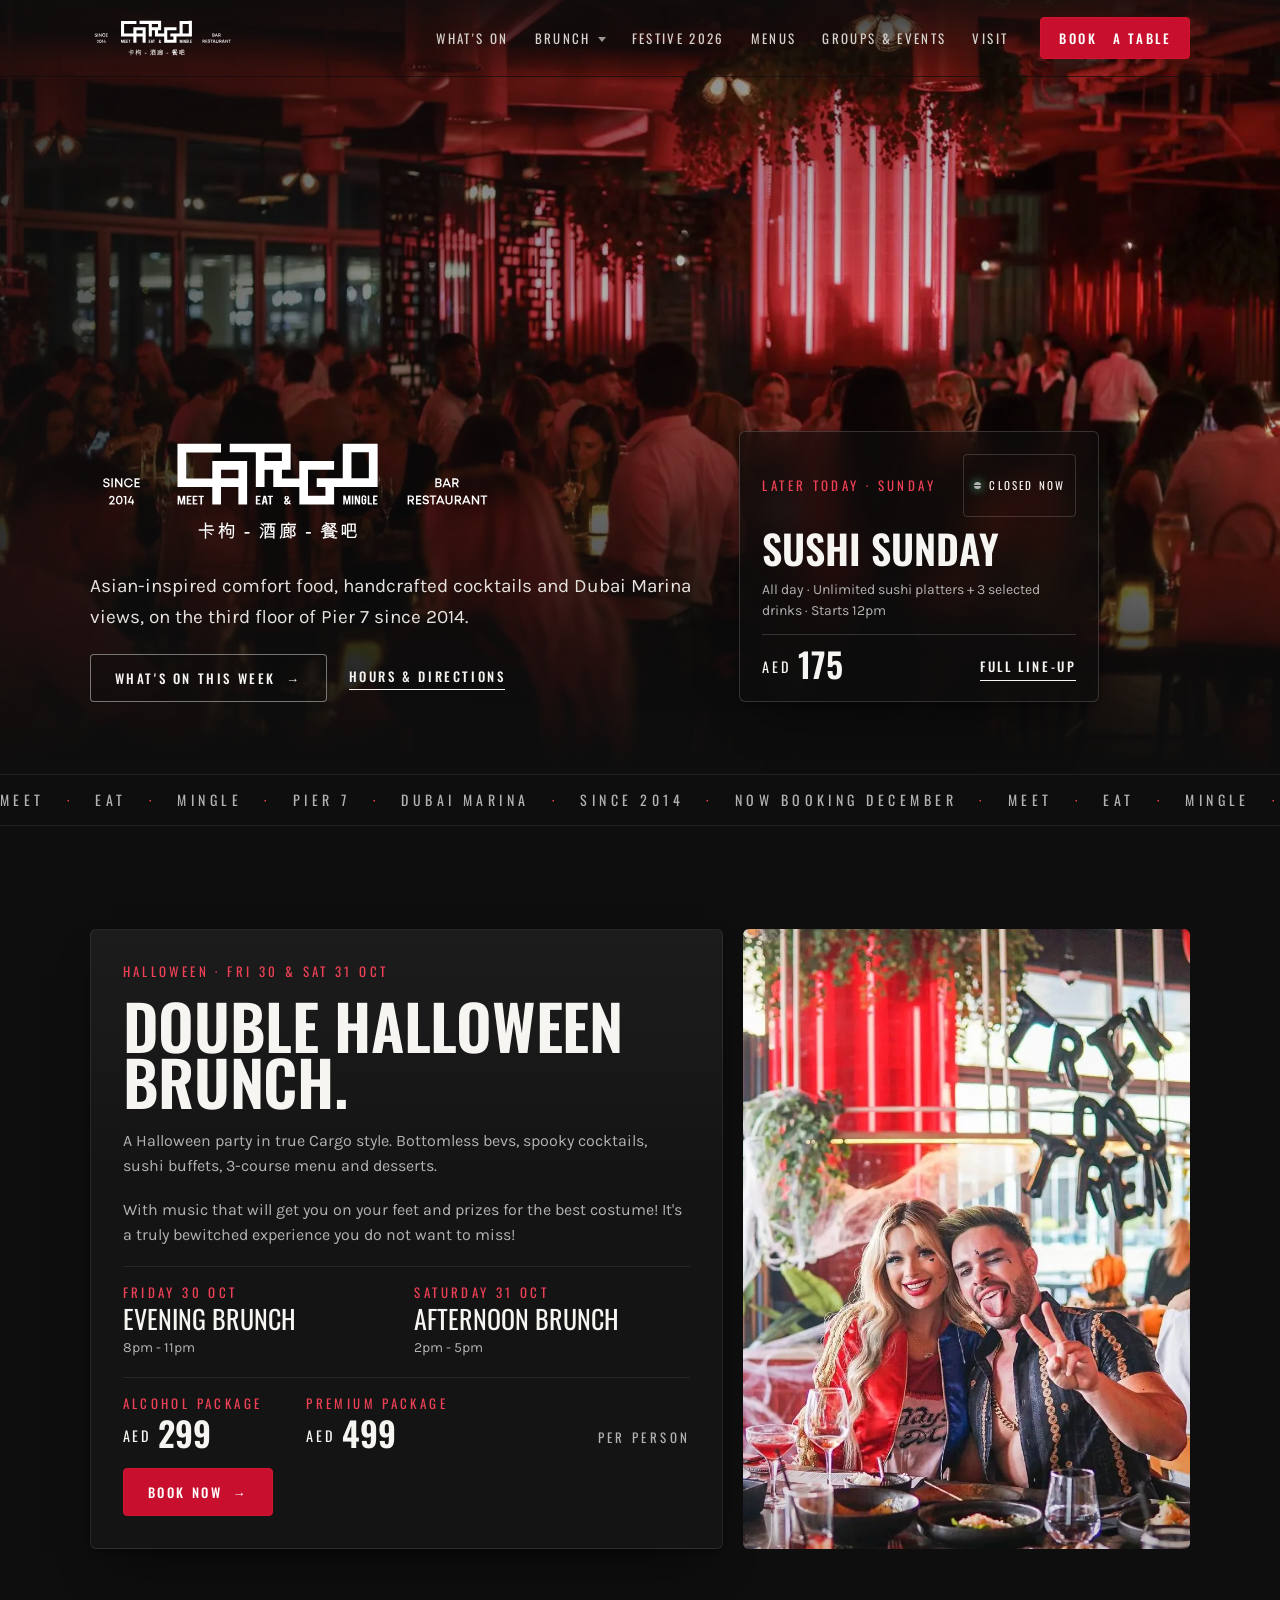
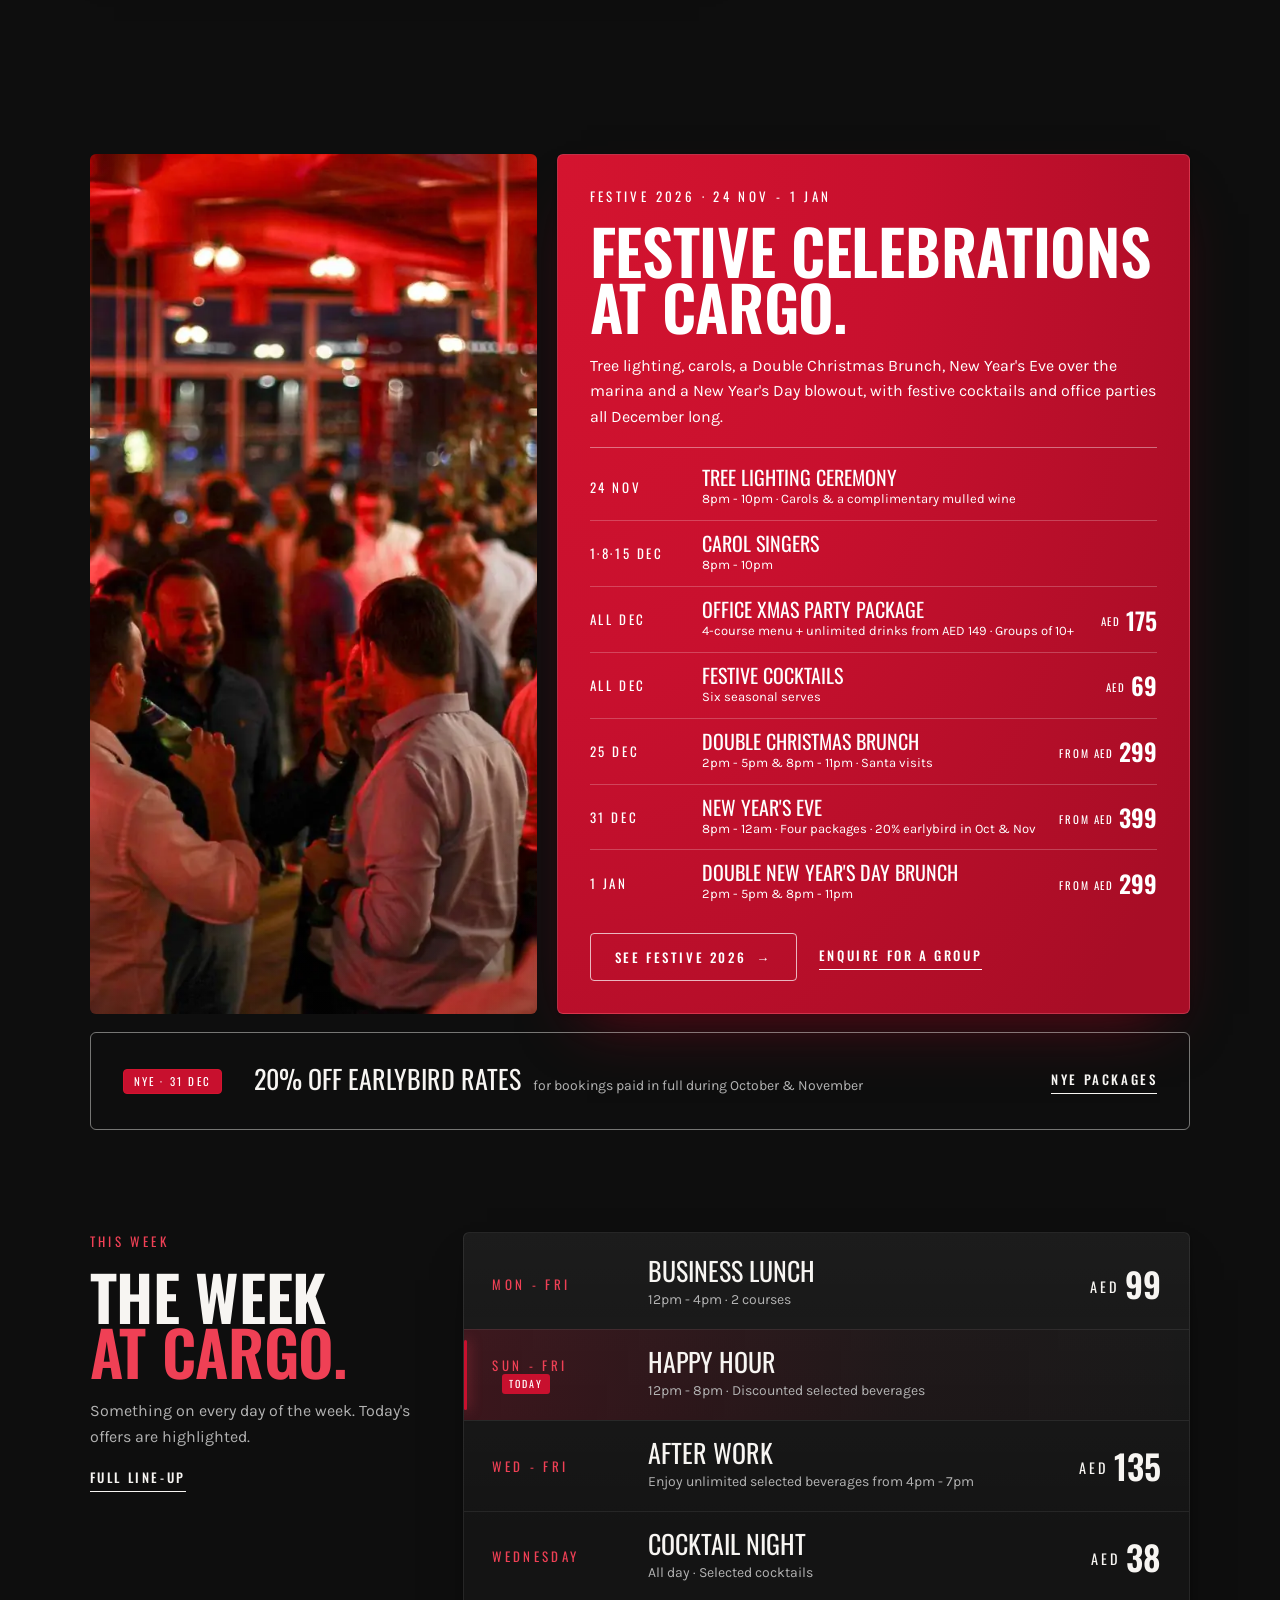
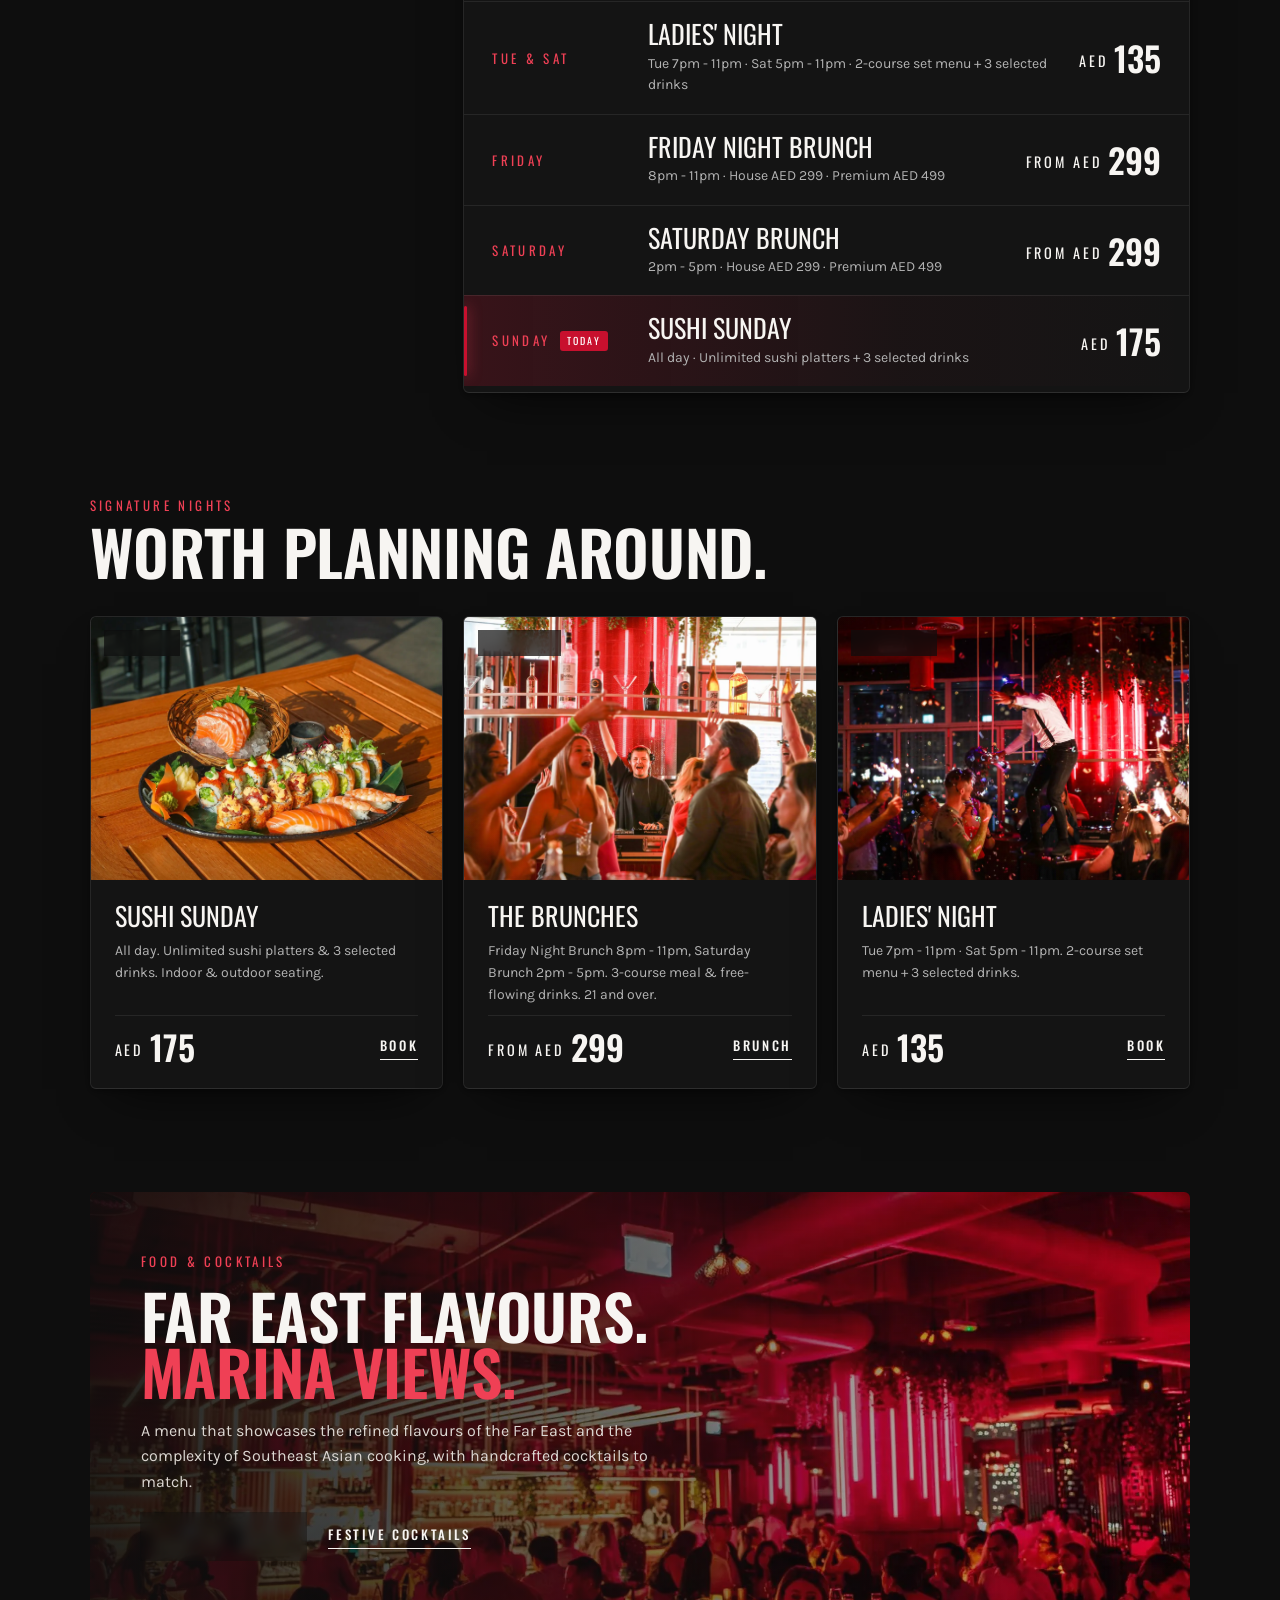
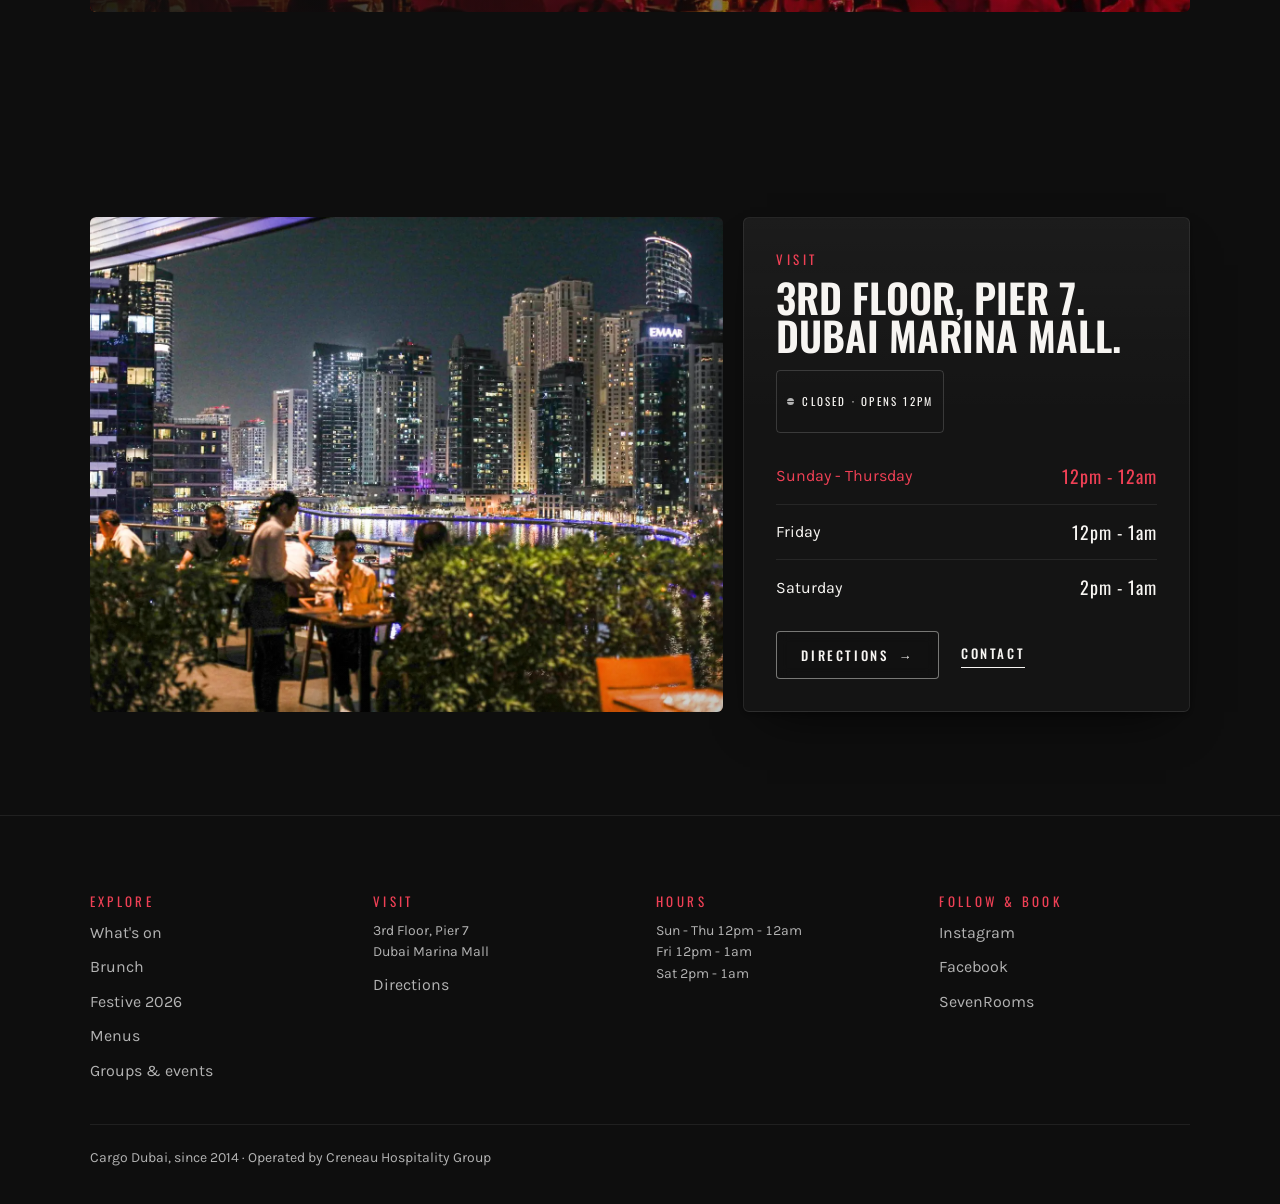
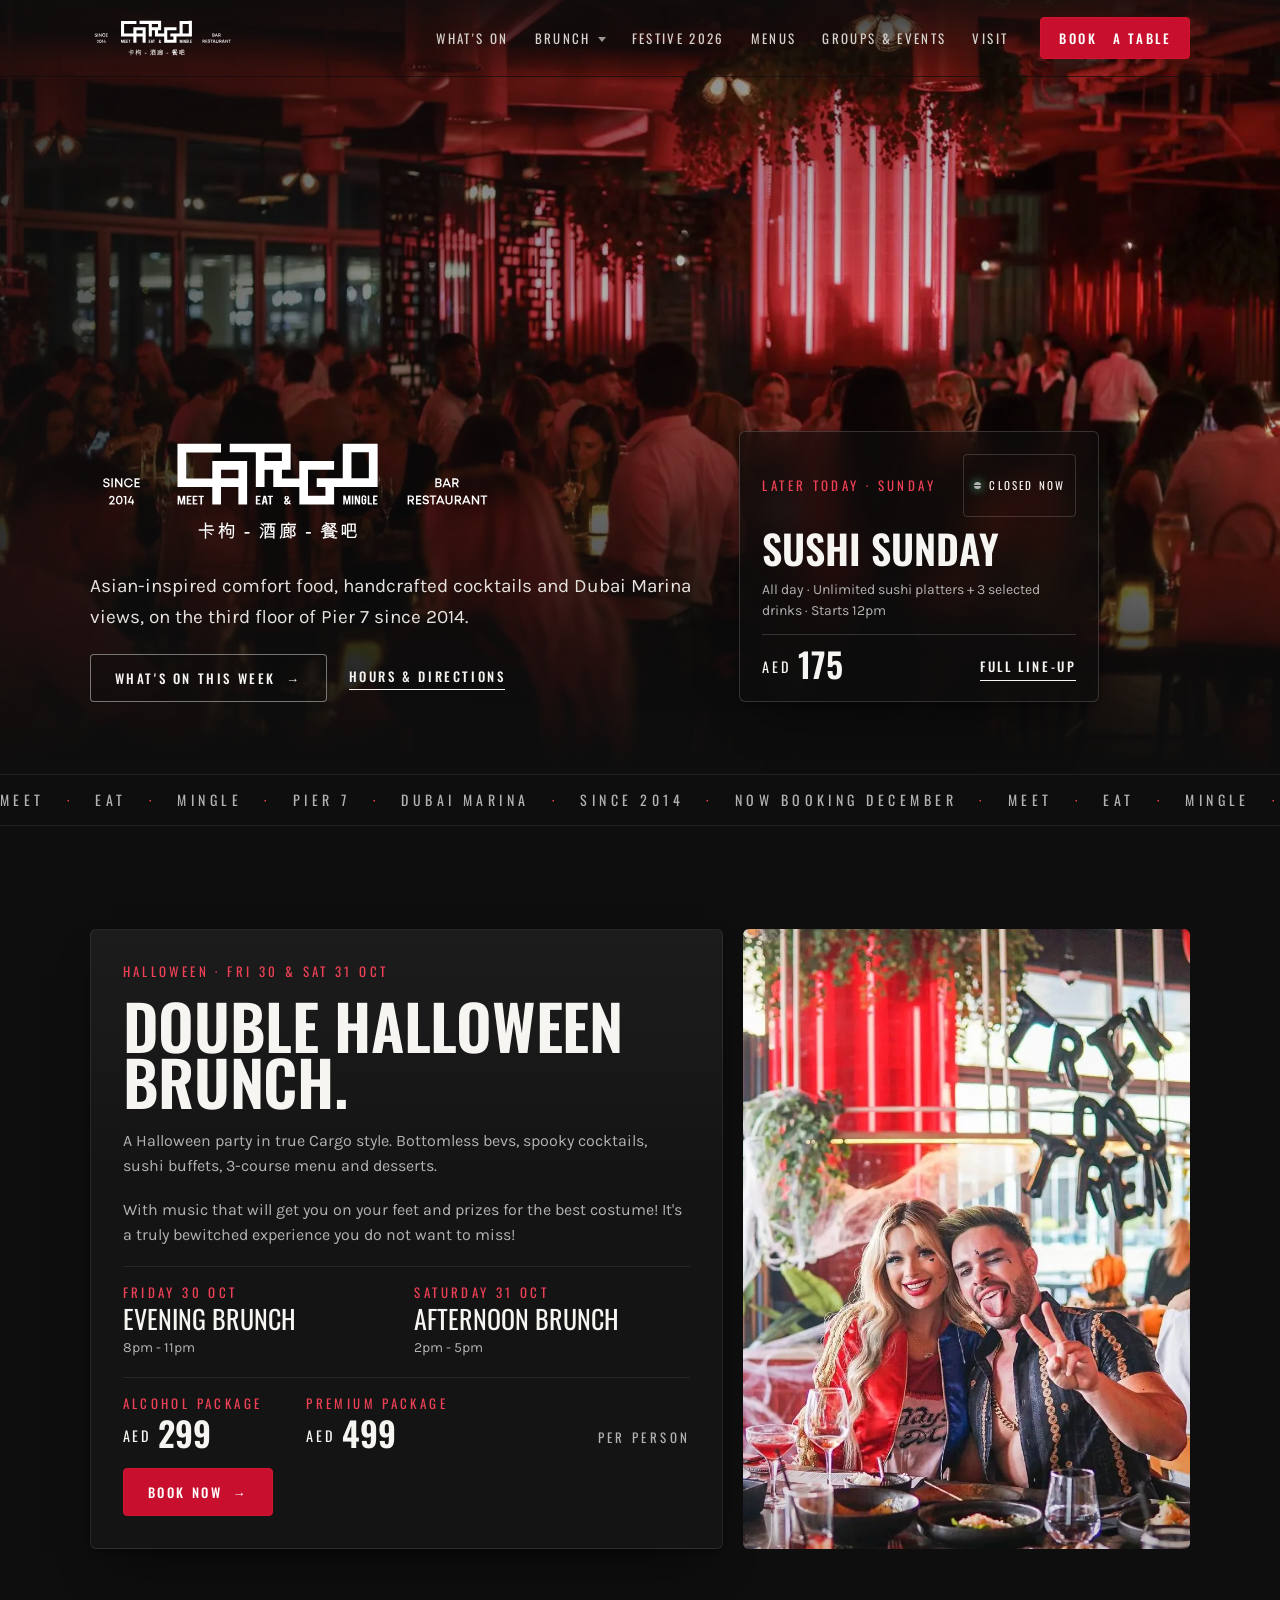
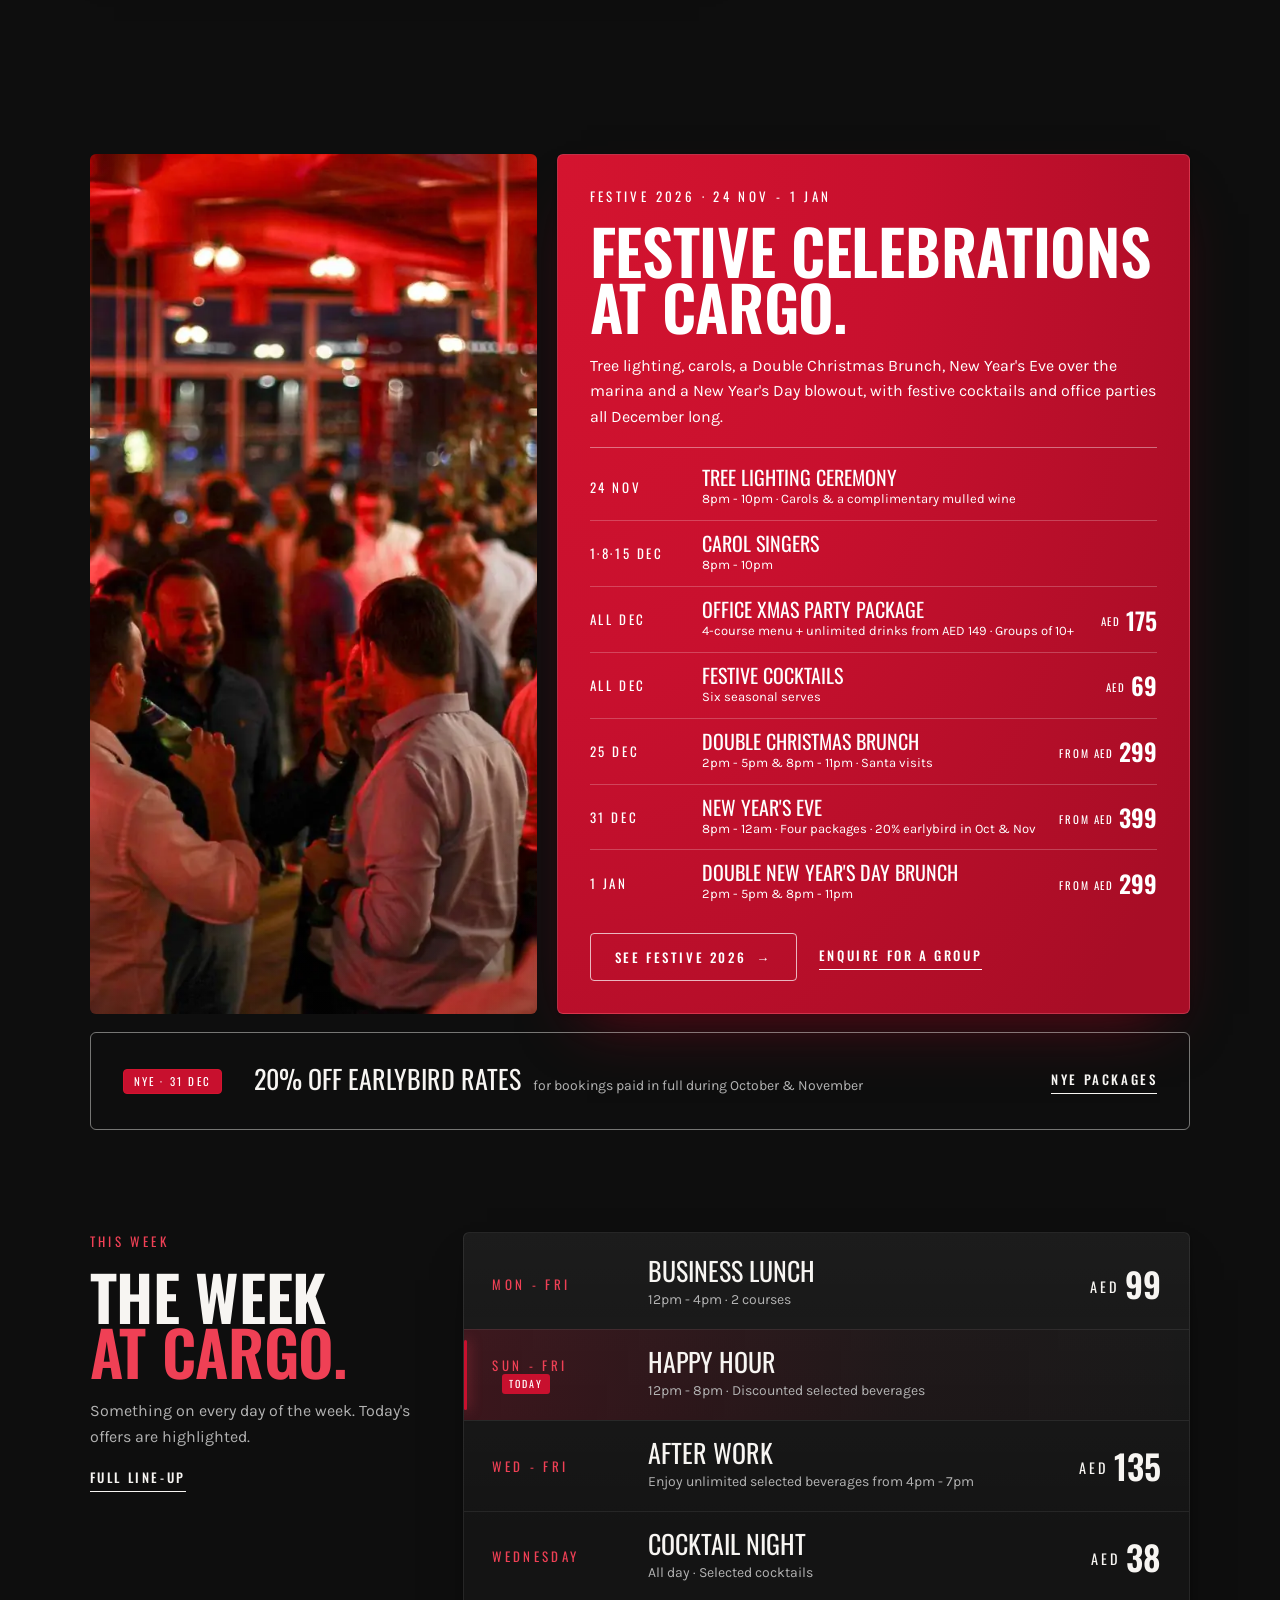
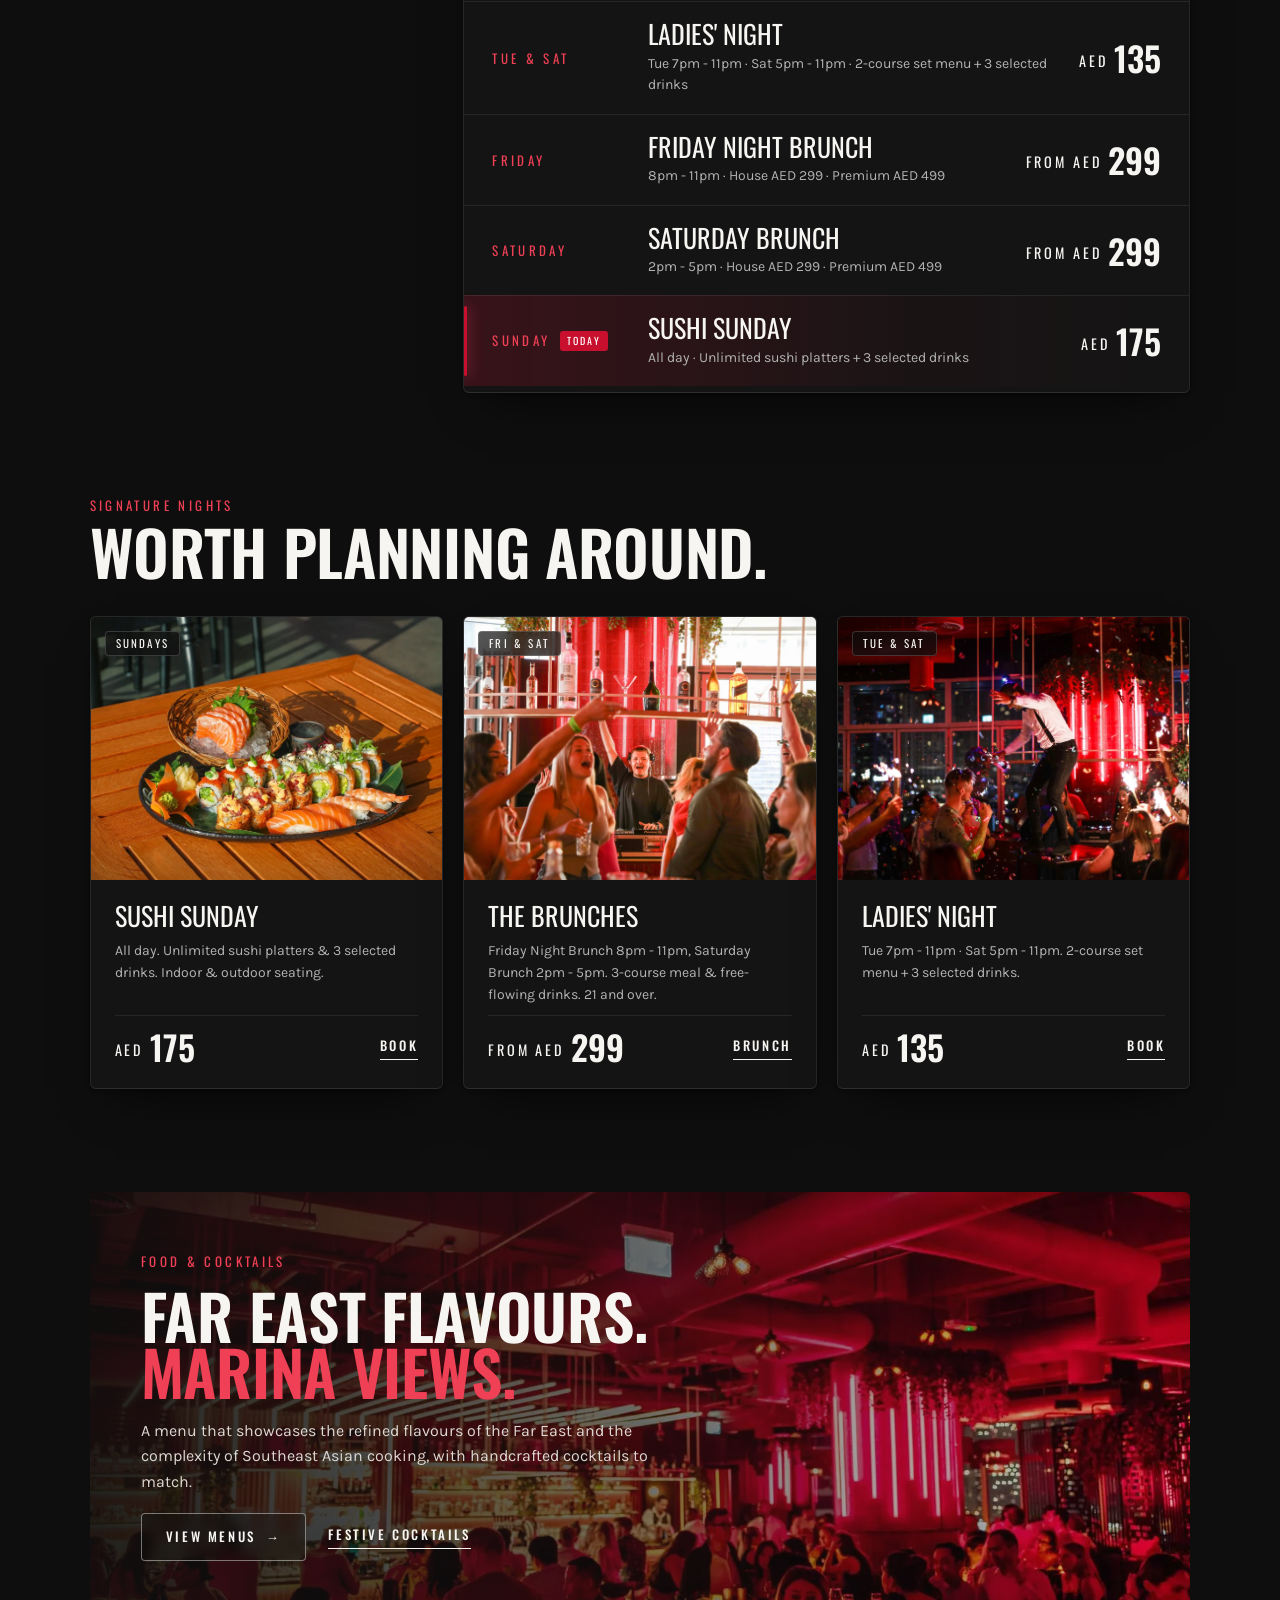
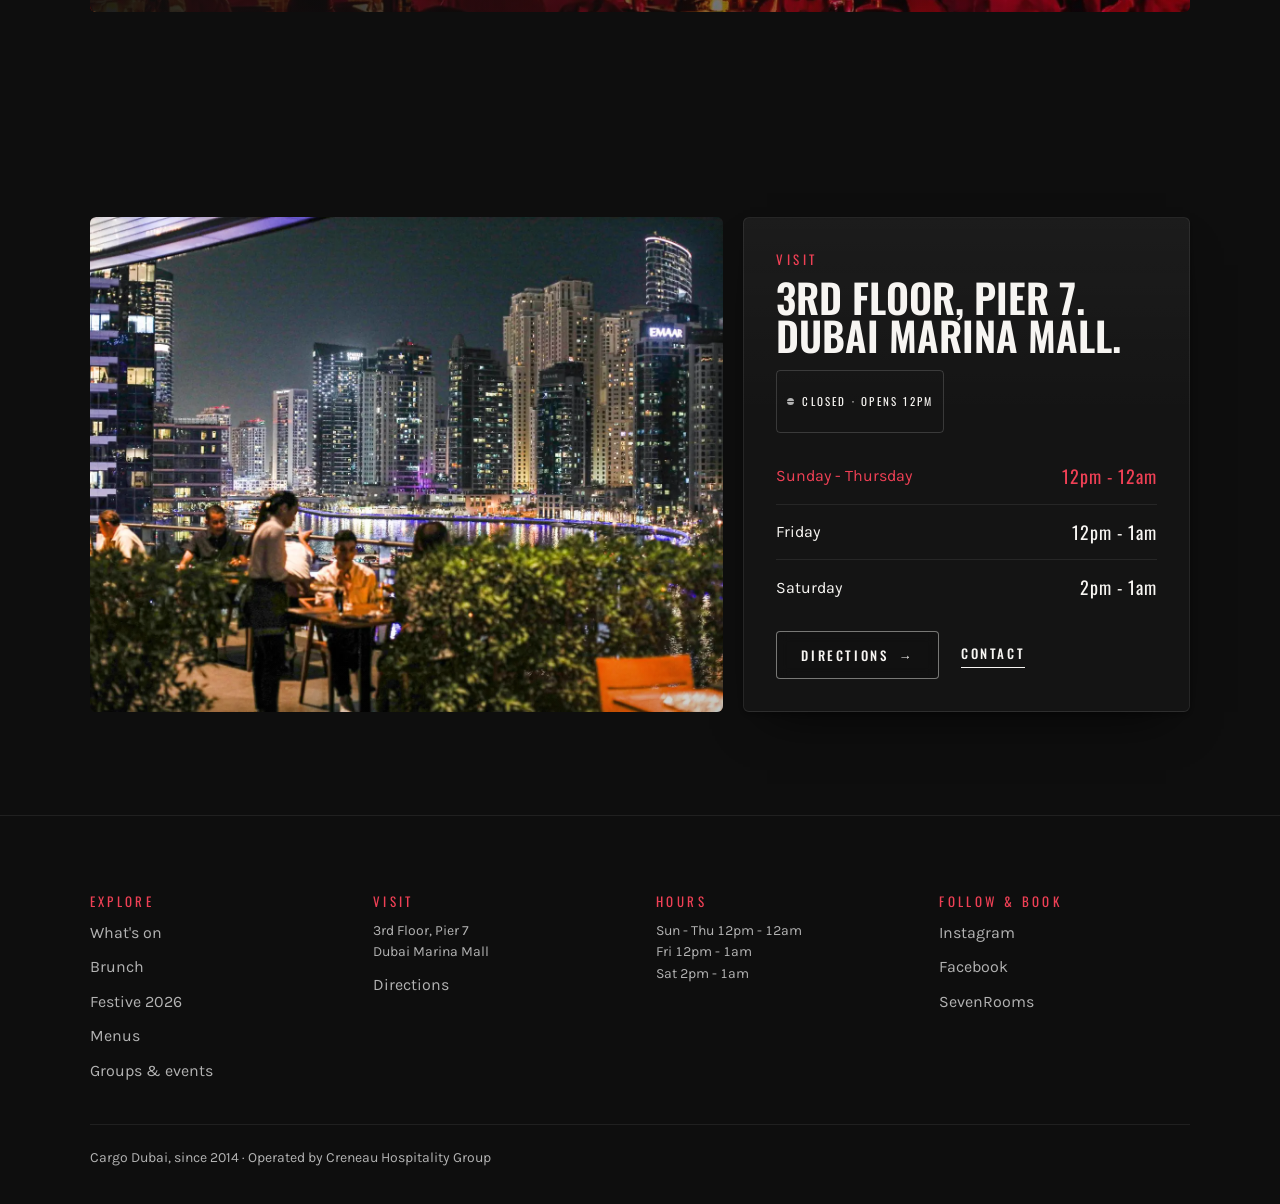
